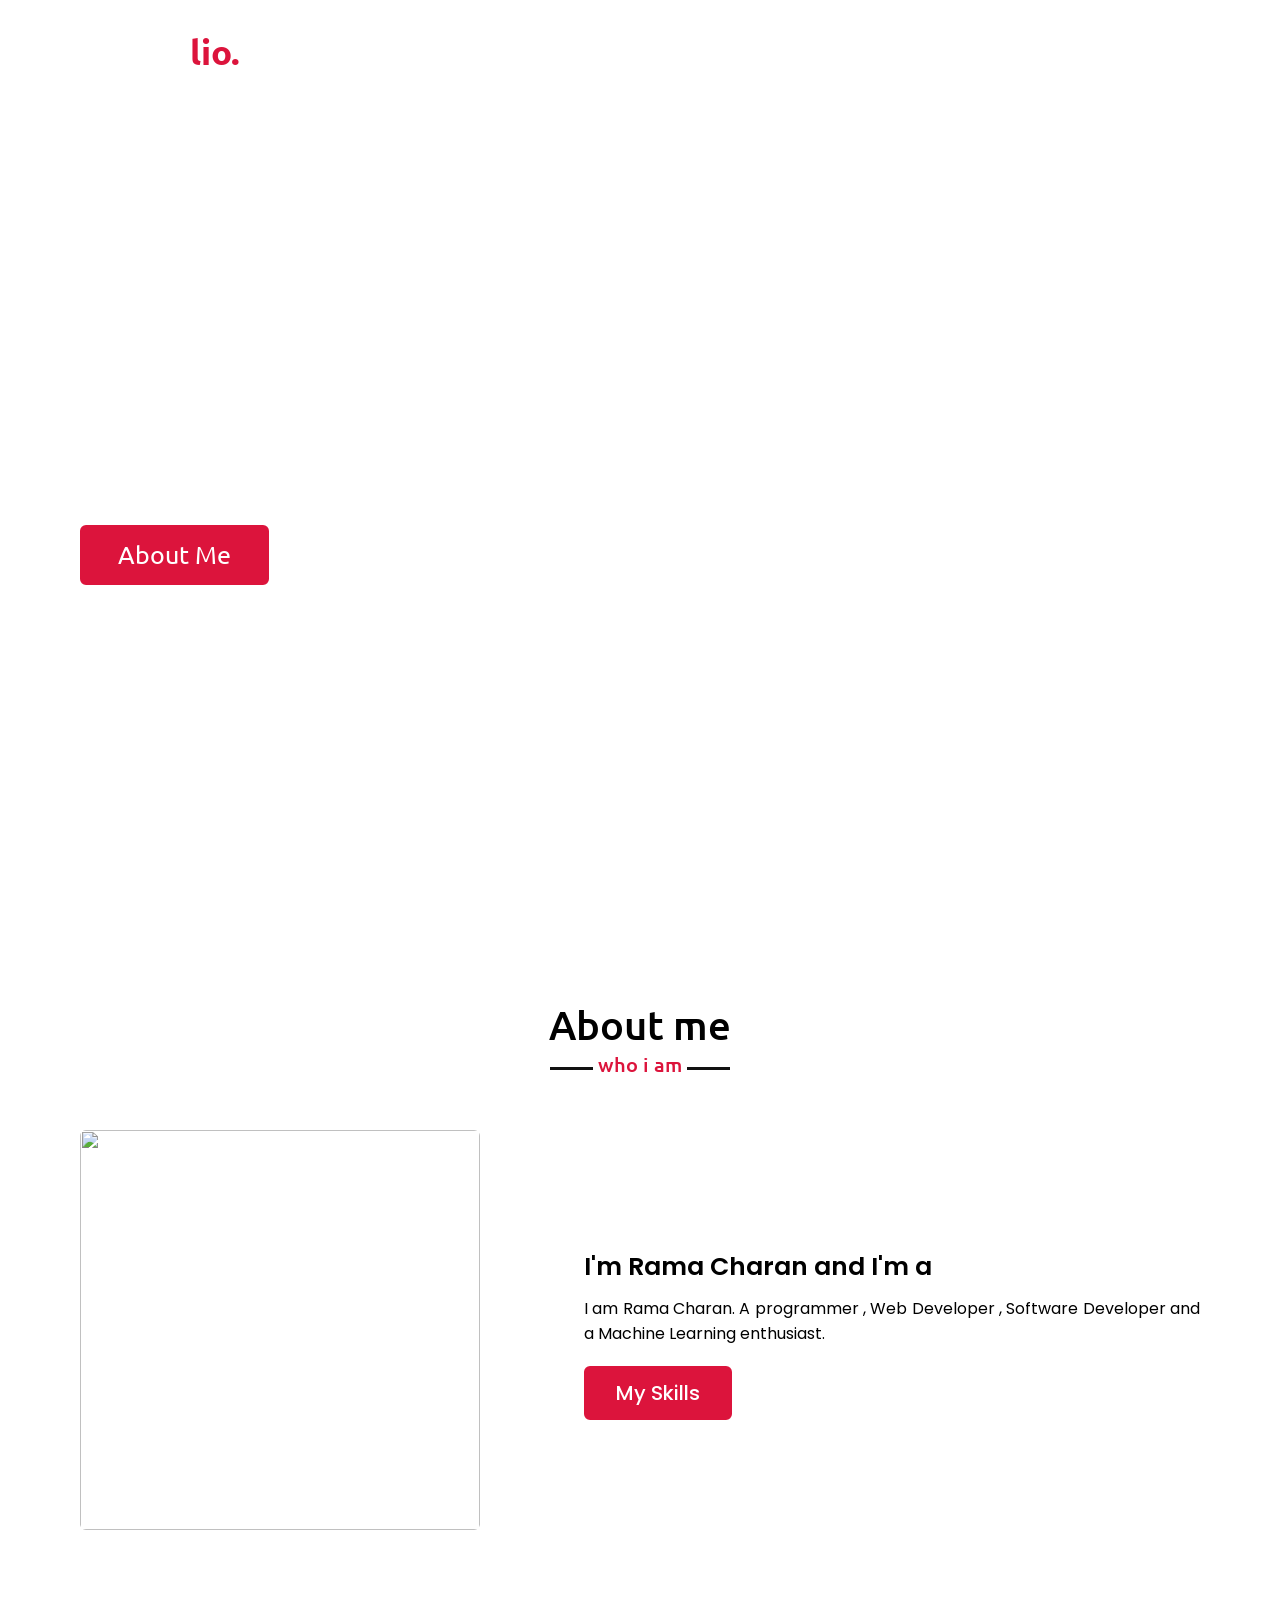
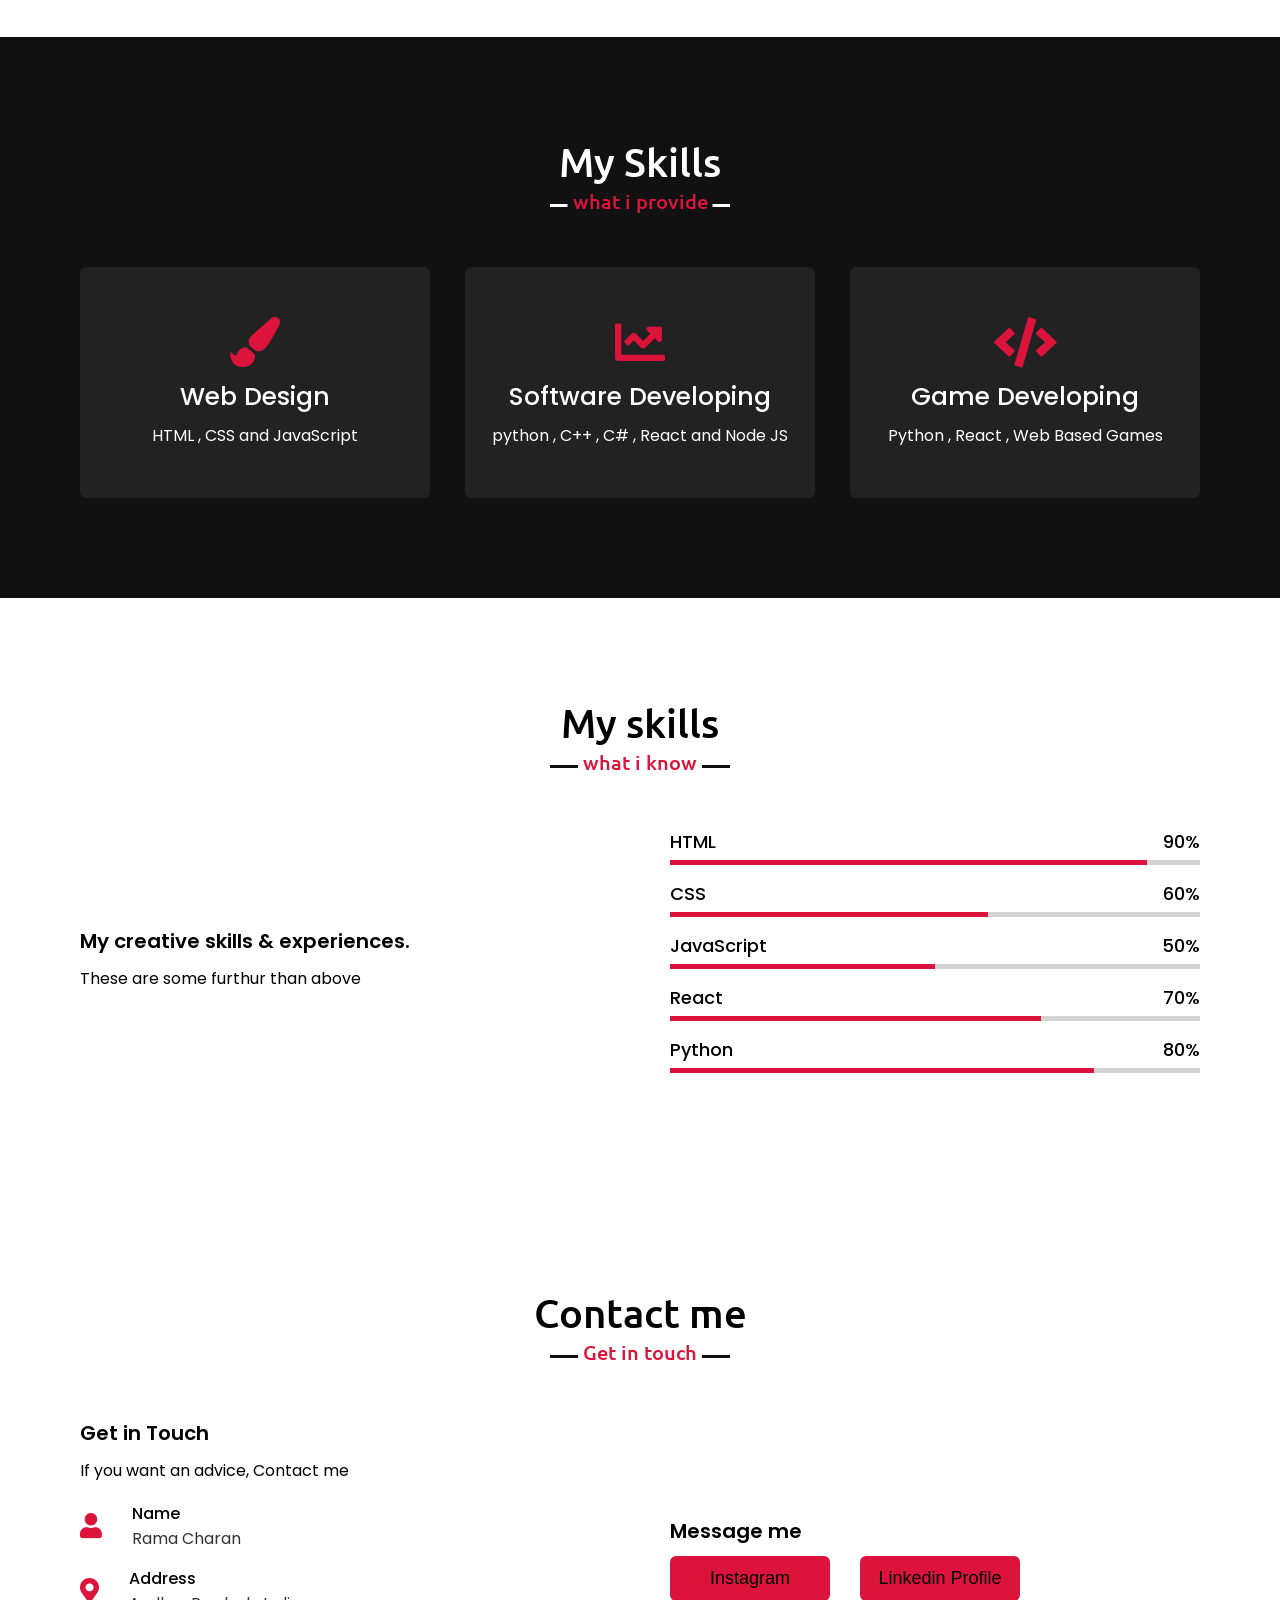
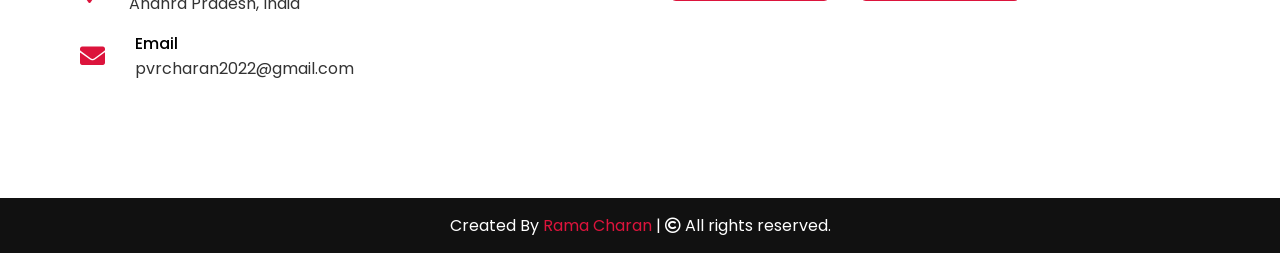
==== index.html @ c51a0688 "All needed files uploaded" ====
<!DOCTYPE html>
<html lang="en">
<head>
    <meta charset="UTF-8">
    <meta name="viewport" content="width=device-width, initial-scale=1.0">
    <title>Rama Charan</title>
    <link rel="stylesheet" href="style.css">
    <link rel="stylesheet" href="https://cdnjs.cloudflare.com/ajax/libs/font-awesome/5.15.3/css/all.min.css"/>
    <script src="https://code.jquery.com/jquery-3.5.1.min.js"></script>
    <script src="https://cdnjs.cloudflare.com/ajax/libs/typed.js/2.0.11/typed.min.js"></script>
    <script src="https://cdnjs.cloudflare.com/ajax/libs/waypoints/4.0.1/jquery.waypoints.min.js"></script>
    <script src="https://cdnjs.cloudflare.com/ajax/libs/OwlCarousel2/2.3.4/owl.carousel.min.js"></script>
    <link rel="stylesheet" href="https://cdnjs.cloudflare.com/ajax/libs/OwlCarousel2/2.3.4/assets/owl.carousel.min.css"/>

</head>
<body>
    <div class="scroll-up-btn">
        <i class="fas fa-angle-up"></i>
    </div>
    <nav class="navbar">
        <div class="max-width">
            <div class="logo"><a href="#">Portfo<span>lio.</span></a></div>
            <ul class="menu">
                <li><a href="#home" class="menu-btn">Home</a></li>
                <li><a href="#about" class="menu-btn">About</a></li>
                <li><a href="#services" class="menu-btn">Skills</a></li>
                <li><a href="#skills" class="menu-btn">Talents</a></li>
                <li><a href="#teams" class="menu-btn">Teams</a></li>
                <li><a href="#contact" class="menu-btn">Contact</a></li>
            </ul>
            <div class="menu-btn">
                <i class="fas fa-bars"></i>
            </div>
        </div>
    </nav>

    <!-- home section start -->
    <section class="home" id="home">
        <div class="max-width">
            <div class="home-content">
                <div class="text-1">Hello, my name is</div>
                <div class="text-2">Rama Charan</div>
                <div class="text-3">And I'm a <span class="typing"></span></div>
                <a href="#about">About Me</a>
            </div>
        </div>
    </section>

    <!-- about section start -->
    <section class="about" id="about">
        <div class="max-width">
            <h2 class="title">About me</h2>
            <div class="about-content">
                <div class="column left">
                    <img src="images/profile-1.jpg" alt="">
                </div>
                <div class="column right">
                    <div class="text">I'm Rama Charan and I'm a <span class="typing-2"></span></div>
                    <p>I am Rama Charan. A programmer , Web Developer , Software Developer and
                    a Machine Learning enthusiast.</p>
                    <a href="#services">My Skills</a>
                </div>
            </div>
        </div>
    </section>

    <!-- services section start -->
    <section class="services" id="services">
        <div class="max-width">
            <h2 class="title">My Skills</h2>
            <div class="serv-content">
                <div class="card">
                    <div class="box">
                        <i class="fas fa-paint-brush"></i>
                        <div class="text">Web Design</div>
                        <p>HTML , CSS and JavaScript</p>
                    </div>
                </div>
                <div class="card">
                    <div class="box">
                        <i class="fas fa-chart-line"></i>
                        <div class="text">Software Developing</div>
                        <p>python , C++ , C# , React and Node JS</p>
                    </div>
                </div>
                <div class="card">
                    <div class="box">
                        <i class="fas fa-code"></i>
                        <div class="text">Game Developing</div>
                        <p>Python , React , Web Based Games</p>
                    </div>
                </div>
               </div>
            </div>
        </div>
    </section>

    <!-- skills section start -->
    <section class="skills" id="skills">
        <div class="max-width">
            <h2 class="title">My skills</h2>
            <div class="skills-content">
                <div class="column left">
                    <div class="text">My creative skills & experiences.</div>
                    <p>These are some furthur than above</p>
                </div>
                <div class="column right">
                    <div class="bars">
                        <div class="info">
                            <span>HTML</span>
                            <span>90%</span>
                        </div>
                        <div class="line html"></div>
                    </div>
                    <div class="bars">
                        <div class="info">
                            <span>CSS</span>
                            <span>60%</span>
                        </div>
                        <div class="line css"></div>
                    </div>
                    <div class="bars">
                        <div class="info">
                            <span>JavaScript</span>
                            <span>50%</span>
                        </div>
                        <div class="line js"></div>
                    </div>
                    <div class="bars">
                        <div class="info">
                            <span>React</span>
                            <span>70%</span>
                        </div>
                        <div class="line php"></div>
                    </div>
                    <div class="bars">
                        <div class="info">
                            <span>Python</span>
                            <span>80%</span>
                        </div>
                        <div class="line mysql"></div>
                    </div>
                </div>
            </div>
        </div>
    </section>


    <!-- contact section start -->
    <section class="contact" id="contact">
        <div class="max-width">
            <h2 class="title">Contact me</h2>
            <div class="contact-content">
                <div class="column left">
                    <div class="text">Get in Touch</div>
                    <p>If you want an advice, Contact me</p>
                    <div class="icons">
                        <div class="row">
                            <i class="fas fa-user"></i>
                            <div class="info">
                                <div class="head">Name</div>
                                <div class="sub-title">Rama Charan</div>
                            </div>
                        </div>
                        <div class="row">
                            <i class="fas fa-map-marker-alt"></i>
                            <div class="info">
                                <div class="head">Address</div>
                                <div class="sub-title">Andhra Pradesh, India</div>
                            </div>
                        </div>
                        <div class="row">
                            <i class="fas fa-envelope"></i>
                            <div class="info">
                                <div class="head">Email</div>
                                <div class="sub-title">pvrcharan2022@gmail.com</div>
                            </div>
                        </div>
                    </div>
                </div>
                <div class="column right">
                    <div class="text">Message me</div>
                    <form action="#">
                        <div class="button-area">
                            <a href="https://www.instagram.com/rama_charan_2004/"><button type="button">Instagram</button></a>
                            <a href="https://www.linkedin.com/in/rama-charan-p-50425021b/"><button type="button" style="position: relative; left: 30px;">Linkedin Profile</button></a>
                        </div>
                    </form>
                </div>
            </div>
        </div>
    </section>



    <!-- footer section start -->
    <footer>
        <span>Created By <a href="#Home">Rama Charan</a> | <span class="far fa-copyright"></span> All rights reserved.</span>
    </footer>

    <script src="script.js"></script>
</body>
</html>
---- style.css ----
/*  import google fonts */
@import url('https://fonts.googleapis.com/css2?family=Poppins:wght@400;500;600;700&family=Ubuntu:wght@400;500;700&display=swap');

*{
    margin: 0;
    padding: 0;
    box-sizing: border-box;
    text-decoration: none;
}
html{
    scroll-behavior: smooth;
}

/* custom scroll bar */
::-webkit-scrollbar {
    width: 10px;
}
::-webkit-scrollbar-track {
    background: #f1f1f1;
}
::-webkit-scrollbar-thumb {
    background: #888;
}

::-webkit-scrollbar-thumb:hover {
    background: #555;
}

/* all similar content styling codes */
section{
    padding: 100px 0;
}
.max-width{
    max-width: 1300px;
    padding: 0 80px;
    margin: auto;
}
.about, .services, .skills, .teams, .contact, footer{
    font-family: 'Poppins', sans-serif;
}
.about .about-content,
.services .serv-content,
.skills .skills-content,
.contact .contact-content{
    display: flex;
    flex-wrap: wrap;
    align-items: center;
    justify-content: space-between;
}
section .title{
    position: relative;
    text-align: center;
    font-size: 40px;
    font-weight: 500;
    margin-bottom: 60px;
    padding-bottom: 20px;
    font-family: 'Ubuntu', sans-serif;
}
section .title::before{
    content: "";
    position: absolute;
    bottom: 0px;
    left: 50%;
    width: 180px;
    height: 3px;
    background: #111;
    transform: translateX(-50%);
}
section .title::after{
    position: absolute;
    bottom: -8px;
    left: 50%;
    font-size: 20px;
    color: crimson;
    padding: 0 5px;
    background: #fff;
    transform: translateX(-50%);
}

/* navbar styling */
.navbar{
    position: fixed;
    width: 100%;
    z-index: 999;
    padding: 30px 0;
    font-family: 'Ubuntu', sans-serif;
    transition: all 0.3s ease;
}
.navbar.sticky{
    padding: 15px 0;
    background: crimson;
}
.navbar .max-width{
    display: flex;
    align-items: center;
    justify-content: space-between;
}
.navbar .logo a{
    color: #fff;
    font-size: 35px;
    font-weight: 600;
}
.navbar .logo a span{
    color: crimson;
    transition: all 0.3s ease;
}
.navbar.sticky .logo a span{
    color: #fff;
}
.navbar .menu li{
    list-style: none;
    display: inline-block;
}
.navbar .menu li a{
    display: block;
    color: #fff;
    font-size: 18px;
    font-weight: 500;
    margin-left: 25px;
    transition: color 0.3s ease;
}
.navbar .menu li a:hover{
    color: crimson;
}
.navbar.sticky .menu li a:hover{
    color: #fff;
}

/* menu btn styling */
.menu-btn{
    color: #fff;
    font-size: 23px;
    cursor: pointer;
    display: none;
}
.scroll-up-btn{
    position: fixed;
    height: 45px;
    width: 42px;
    background: crimson;
    right: 30px;
    bottom: 10px;
    text-align: center;
    line-height: 45px;
    color: #fff;
    z-index: 9999;
    font-size: 30px;
    border-radius: 6px;
    border-bottom-width: 2px;
    cursor: pointer;
    opacity: 0;
    pointer-events: none;
    transition: all 0.3s ease;
}
.scroll-up-btn.show{
    bottom: 30px;
    opacity: 1;
    pointer-events: auto;
}
.scroll-up-btn:hover{
    filter: brightness(90%);
}


/* home section styling */
.home{
    display: flex;
    background: url(https://img.freepik.com/free-vector/dark-low-poly-background_1048-7971.jpg?size=626&ext=jpg) no-repeat center;
    height: 100vh;
    color: #fff;
    min-height: 500px;
    background-size: cover;
    background-attachment: fixed;
    font-family: 'Ubuntu', sans-serif;
}
.home .max-width{
  width: 100%;
  display: flex;
}
.home .max-width .row{
  margin-right: 0;
}
.home .home-content .text-1{
    font-size: 27px;
}
.home .home-content .text-2{
    font-size: 75px;
    font-weight: 600;
    margin-left: -3px;
}
.home .home-content .text-3{
    font-size: 40px;
    margin: 5px 0;
}
.home .home-content .text-3 span{
    color: crimson;
    font-weight: 500;
}
.home .home-content a{
    display: inline-block;
    background: crimson;
    color: #fff;
    font-size: 25px;
    padding: 12px 36px;
    margin-top: 20px;
    font-weight: 400;
    border-radius: 6px;
    border: 2px solid crimson;
    transition: all 0.3s ease;
}
.home .home-content a:hover{
    color: crimson;
    background: none;
}

/* about section styling */
.about .title::after{
    content: "who i am";
}
.about .about-content .left{
    width: 45%;
}
.about .about-content .left img{
    height: 400px;
    width: 400px;
    object-fit: cover;
    border-radius: 6px;
}
.about .about-content .right{
    width: 55%;
}
.about .about-content .right .text{
    font-size: 25px;
    font-weight: 600;
    margin-bottom: 10px;
}
.about .about-content .right .text span{
    color: crimson;
}
.about .about-content .right p{
    text-align: justify;
}
.about .about-content .right a{
    display: inline-block;
    background: crimson;
    color: #fff;
    font-size: 20px;
    font-weight: 500;
    padding: 10px 30px;
    margin-top: 20px;
    border-radius: 6px;
    border: 2px solid crimson;
    transition: all 0.3s ease;
}
.about .about-content .right a:hover{
    color: crimson;
    background: none;
}

/* services section styling */
.services, .teams{
    color:#fff;
    background: #111;
}
.services .title::before,
.teams .title::before{
    background: #fff;
}
.services .title::after,
.teams .title::after{
    background: #111;
    content: "what i provide";
}
.services .serv-content .card{
    width: calc(33% - 20px);
    background: #222;
    text-align: center;
    border-radius: 6px;
    padding: 50px 25px;
    cursor: pointer;
    transition: all 0.3s ease;
}
.services .serv-content .card:hover{
    background: crimson;
}
.services .serv-content .card .box{
    transition: all 0.3s ease;
}
.services .serv-content .card:hover .box{
    transform: scale(1.05);
}
.services .serv-content .card i{
    font-size: 50px;
    color: crimson;
    transition: color 0.3s ease;
}
.services .serv-content .card:hover i{
    color: #fff;
}
.services .serv-content .card .text{
    font-size: 25px;
    font-weight: 500;
    margin: 10px 0 7px 0;
}

/* skills section styling */

.skills .title::after{
    content: "what i know";
}
.skills .skills-content .column{
    width: calc(50% - 30px);
}
.skills .skills-content .left .text{
    font-size: 20px;
    font-weight: 600;
    margin-bottom: 10px;
}
.skills .skills-content .left p{
    text-align: justify;
}
.skills .skills-content .left a{
    display: inline-block;
    background: crimson;
    color: #fff;
    font-size: 18px;
    font-weight: 500;
    padding: 8px 16px;
    margin-top: 20px;
    border-radius: 6px;
    border: 2px solid crimson;
    transition: all 0.3s ease;
}
.skills .skills-content .left a:hover{
    color: crimson;
    background: none;
}
.skills .skills-content .right .bars{
    margin-bottom: 15px;
}
.skills .skills-content .right .info{
    display: flex;
    margin-bottom: 5px;
    align-items: center;
    justify-content: space-between;
}
.skills .skills-content .right span{
    font-weight: 500;
    font-size: 18px;
}
.skills .skills-content .right .line{
    height: 5px;
    width: 100%;
    background: lightgrey;
    position: relative;
}
.skills .skills-content .right .line::before{
    content: "";
    position: absolute;
    height: 100%;
    left: 0;
    top: 0;
    background: crimson;
}
.skills-content .right .html::before{
    width: 90%;
}
.skills-content .right .css::before{
    width: 60%;
}
.skills-content .right .js::before{
    width: 50%;
}
.skills-content .right .php::before{
    width: 70%;
}
.skills-content .right .mysql::before{
    width: 80%;
}


/* contact section styling */
.contact .title::after{
    content: "Get in touch";
}
.contact .contact-content .column{
    width: calc(50% - 30px);
}
.contact .contact-content .text{
    font-size: 20px;
    font-weight: 600;
    margin-bottom: 10px;
}
.contact .contact-content .left p{
    text-align: justify;
}
.contact .contact-content .left .icons{
    margin: 10px 0;
}
.contact .contact-content .row{
    display: flex;
    height: 65px;
    align-items: center;
}
.contact .contact-content .row .info{
    margin-left: 30px;
}
.contact .contact-content .row i{
    font-size: 25px;
    color: crimson;
}
.contact .contact-content .info .head{
    font-weight: 500;
}
.contact .contact-content .info .sub-title{
    color: #333;
}
.contact .right form .fields{
    display: flex;
}
.contact .right form .field,
.contact .right form .fields .field{
    height: 45px;
    width: 100%;
    margin-bottom: 15px;
}
.contact .right form .textarea{
    height: 80px;
    width: 100%;
}
.contact .right form .name{
    margin-right: 10px;
}
.contact .right form .field input,
.contact .right form .textarea textarea{
    height: 100%;
    width: 100%;
    border: 1px solid rgb(0, 0, 0);
    border-radius: 6px;
    outline: none;
    padding: 0 15px;
    font-size: 17px;
    font-family: 'Poppins', sans-serif;
    transition: all 0.3s ease;
}
.contact .right form .field input:focus,
.contact .right form .textarea textarea:focus{
    border-color: #b3b3b3;
}
.contact .right form .textarea textarea{
  padding-top: 10px;
  resize: none;
}
.contact .right form .button-area{
  display: flex;
  align-items: center;
}
.right form .button-area button{
  color: #000000;
  display: block;
  width: 160px!important;
  height: 45px;
  outline: none;
  font-size: 18px;
  font-weight: 500;
  border-radius: 6px;
  cursor: pointer;
  flex-wrap: nowrap;
  background: crimson;
  border: 2px solid crimson;
  transition: all 0.3s ease;
}


.right form .button-area button:hover{
  color: crimson;
  background: none;
}
/* footer section styling */
footer{
    background: #111;
    padding: 15px 23px;
    color: #fff;
    text-align: center;
}
footer span a{
    color: crimson;
    text-decoration: none;
}
footer span a:hover{
    text-decoration: underline;
}


/* responsive media query start */
@media (max-width: 1104px) {
    .about .about-content .left img{
        height: 350px;
        width: 350px;
    }
}

@media (max-width: 991px) {
    .max-width{
        padding: 0 50px;
    }
}
@media (max-width: 947px){
    .menu-btn{
        display: block;
        z-index: 999;
    }
    .menu-btn i.active:before{
        content: "\f00d";
    }
    .navbar .menu{
        position: fixed;
        height: 100vh;
        width: 100%;
        left: -100%;
        top: 0;
        background: #111;
        text-align: center;
        padding-top: 80px;
        transition: all 0.3s ease;
    }
    .navbar .menu.active{
        left: 0;
    }
    .navbar .menu li{
        display: block;
    }
    .navbar .menu li a{
        display: inline-block;
        margin: 20px 0;
        font-size: 25px;
    }
    .home .home-content .text-2{
        font-size: 70px;
    }
    .home .home-content .text-3{
        font-size: 35px;
    }
    .home .home-content a{
        font-size: 23px;
        padding: 10px 30px;
    }
    .max-width{
        max-width: 930px;
    }
    .about .about-content .column{
        width: 100%;
    }
    .about .about-content .left{
        display: flex;
        justify-content: center;
        margin: 0 auto 60px;
    }
    .about .about-content .right{
        flex: 100%;
    }
    .services .serv-content .card{
        width: calc(50% - 10px);
        margin-bottom: 20px;
    }
    .skills .skills-content .column,
    .contact .contact-content .column{
        width: 100%;
        margin-bottom: 35px;
    }
}

@media (max-width: 690px) {
    .max-width{
        padding: 0 23px;
    }
    .home .home-content .text-2{
        font-size: 60px;
    }
    .home .home-content .text-3{
        font-size: 32px;
    }
    .home .home-content a{
        font-size: 20px;
    }
    .services .serv-content .card{
        width: 100%;
    }
}

@media (max-width: 500px) {
    .home .home-content .text-2{
        font-size: 50px;
    }
    .home .home-content .text-3{
        font-size: 27px;
    }
    .about .about-content .right .text,
    .skills .skills-content .left .text{
        font-size: 19px;
    }
    .contact .right form .fields{
        flex-direction: column;
    }
    .contact .right form .name,
    .contact .right form .email{
        margin: 0;
    }
    .right form .error-box{
       width: 150px;
    }
    .scroll-up-btn{
        right: 15px;
        bottom: 15px;
        height: 38px;
        width: 35px;
        font-size: 23px;
        line-height: 38px;
    }
}
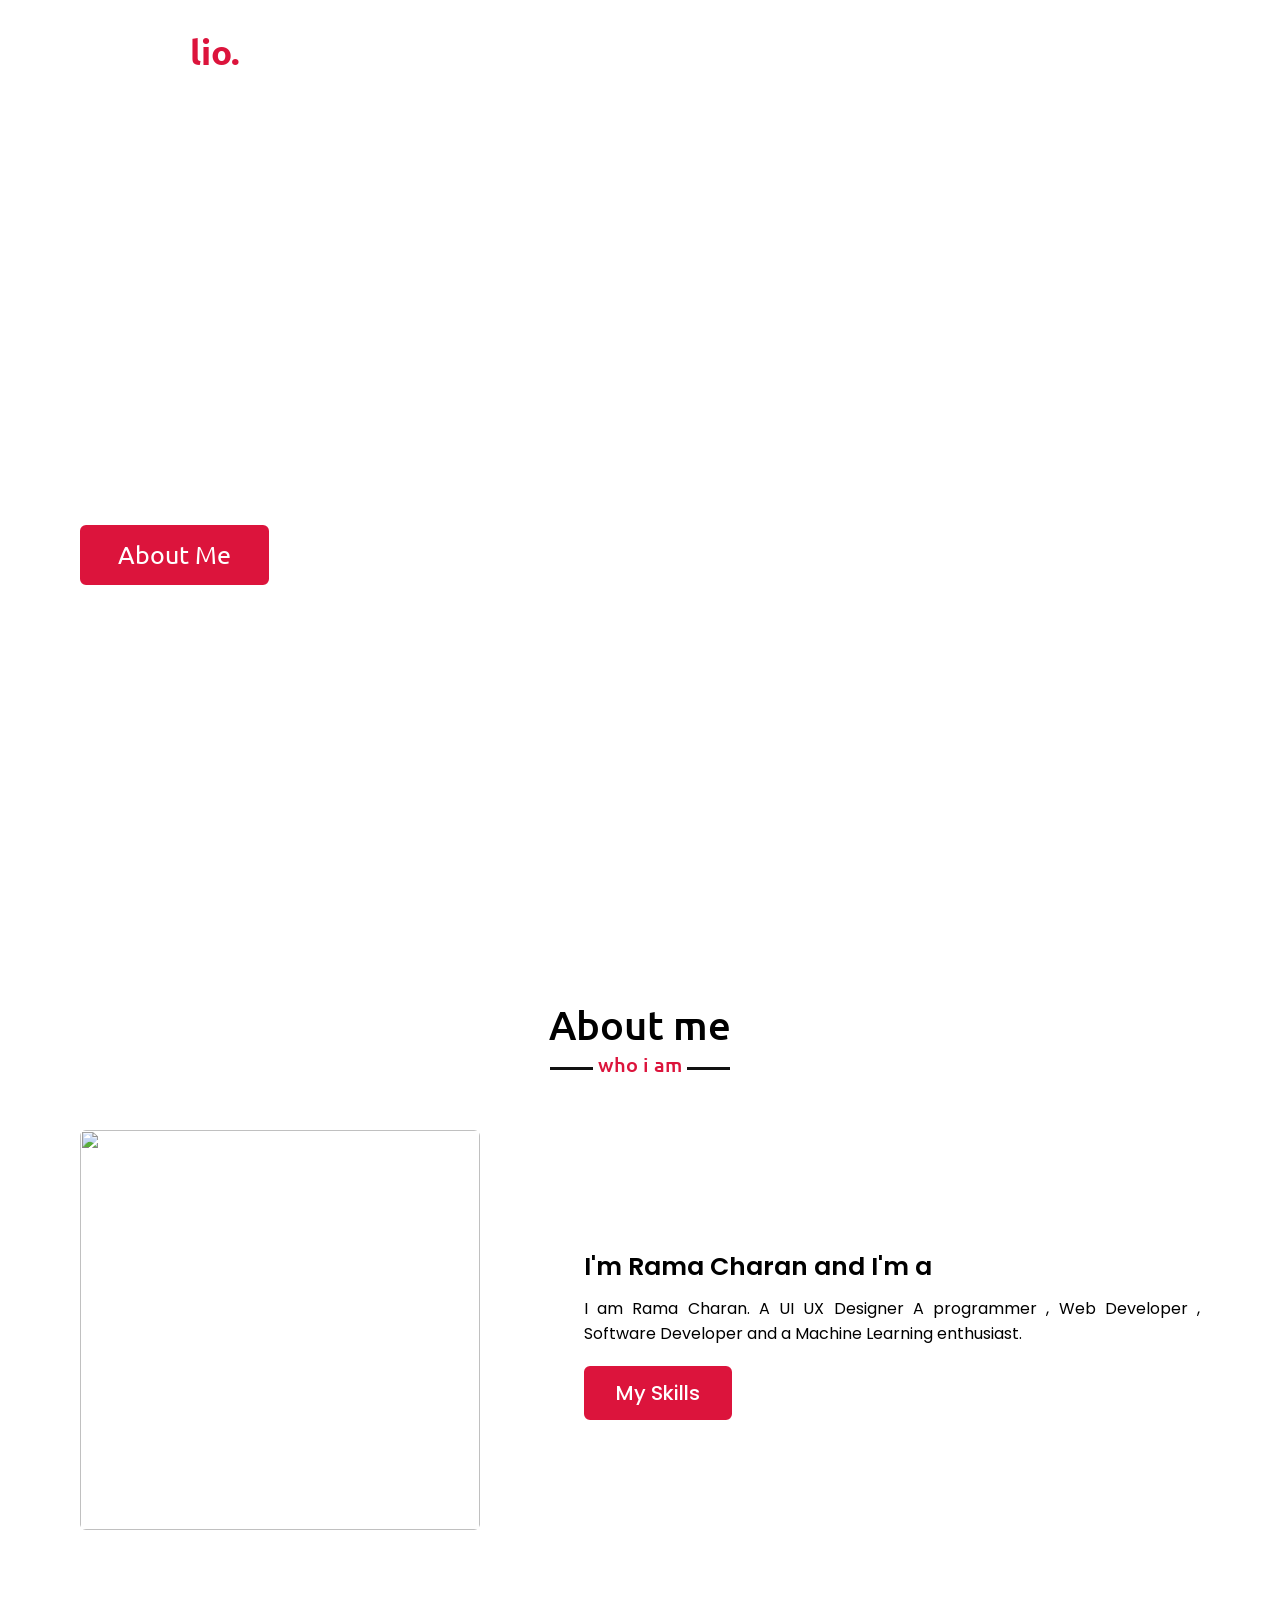
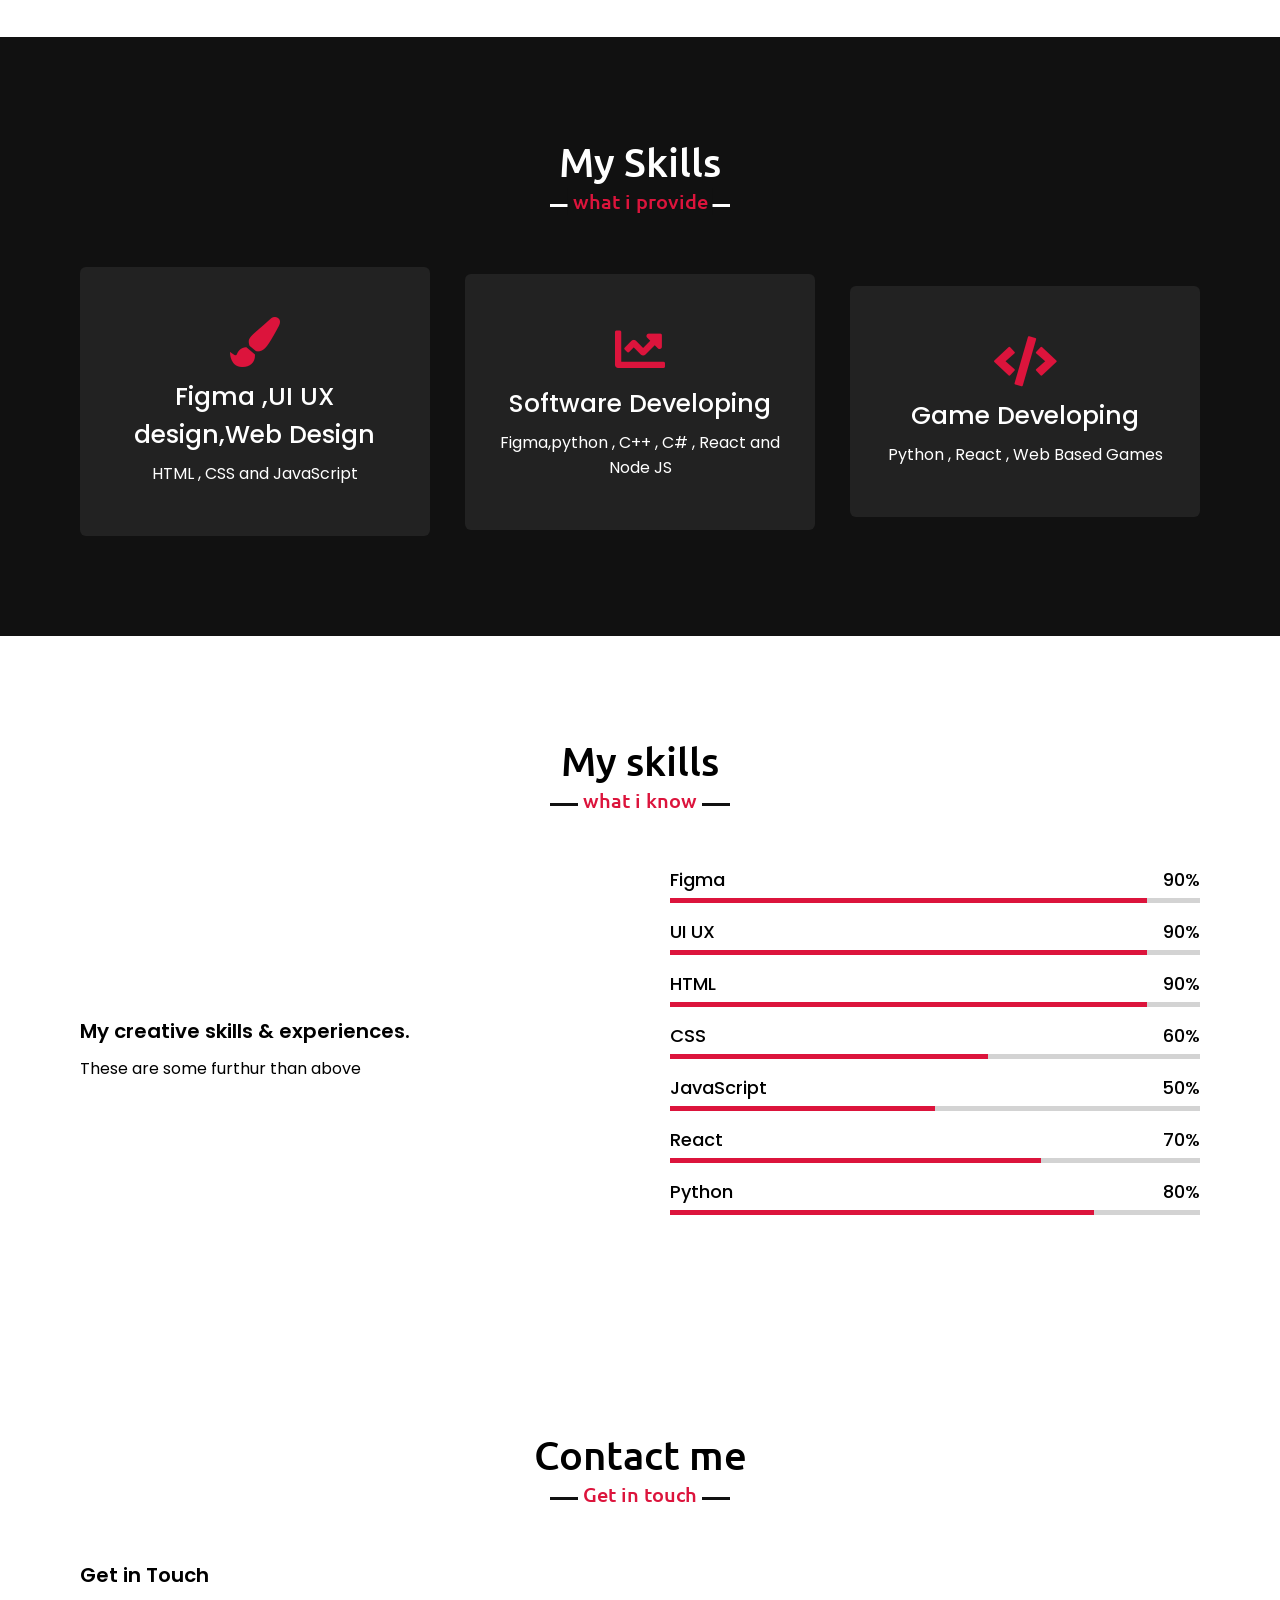
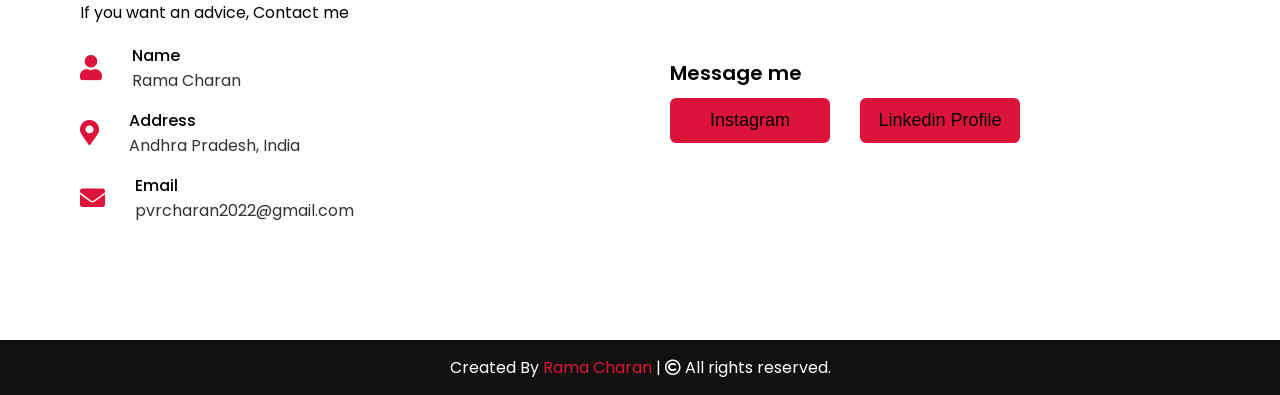
==== commit a96a502a: "Update index.html" ====
--- a/index.html
+++ b/index.html
@@ -56,7 +56,7 @@
                 </div>
                 <div class="column right">
                     <div class="text">I'm Rama Charan and I'm a <span class="typing-2"></span></div>
-                    <p>I am Rama Charan. A programmer , Web Developer , Software Developer and
+                    <p>I am Rama Charan. A UI UX Designer A programmer , Web Developer , Software Developer and
                     a Machine Learning enthusiast.</p>
                     <a href="#services">My Skills</a>
                 </div>
@@ -69,10 +69,11 @@
         <div class="max-width">
             <h2 class="title">My Skills</h2>
             <div class="serv-content">
+                
                 <div class="card">
                     <div class="box">
                         <i class="fas fa-paint-brush"></i>
-                        <div class="text">Web Design</div>
+                        <div class="text">Figma ,UI UX design,Web Design</div>
                         <p>HTML , CSS and JavaScript</p>
                     </div>
                 </div>
@@ -80,7 +81,7 @@
                     <div class="box">
                         <i class="fas fa-chart-line"></i>
                         <div class="text">Software Developing</div>
-                        <p>python , C++ , C# , React and Node JS</p>
+                        <p>Figma,python , C++ , C# , React and Node JS</p>
                     </div>
                 </div>
                 <div class="card">
@@ -105,6 +106,20 @@
                     <p>These are some furthur than above</p>
                 </div>
                 <div class="column right">
+                    <div class="bars">
+                        <div class="info">
+                            <span>Figma</span>
+                            <span>90%</span>
+                        </div>
+                        <div class="line html"></div>
+                    </div>
+                    <div class="bars">
+                        <div class="info">
+                            <span>UI UX</span>
+                            <span>90%</span>
+                        </div>
+                        <div class="line html"></div>
+                    </div>
                     <div class="bars">
                         <div class="info">
                             <span>HTML</span>
@@ -200,4 +215,4 @@
 
     <script src="script.js"></script>
 </body>
-</html>+</html>
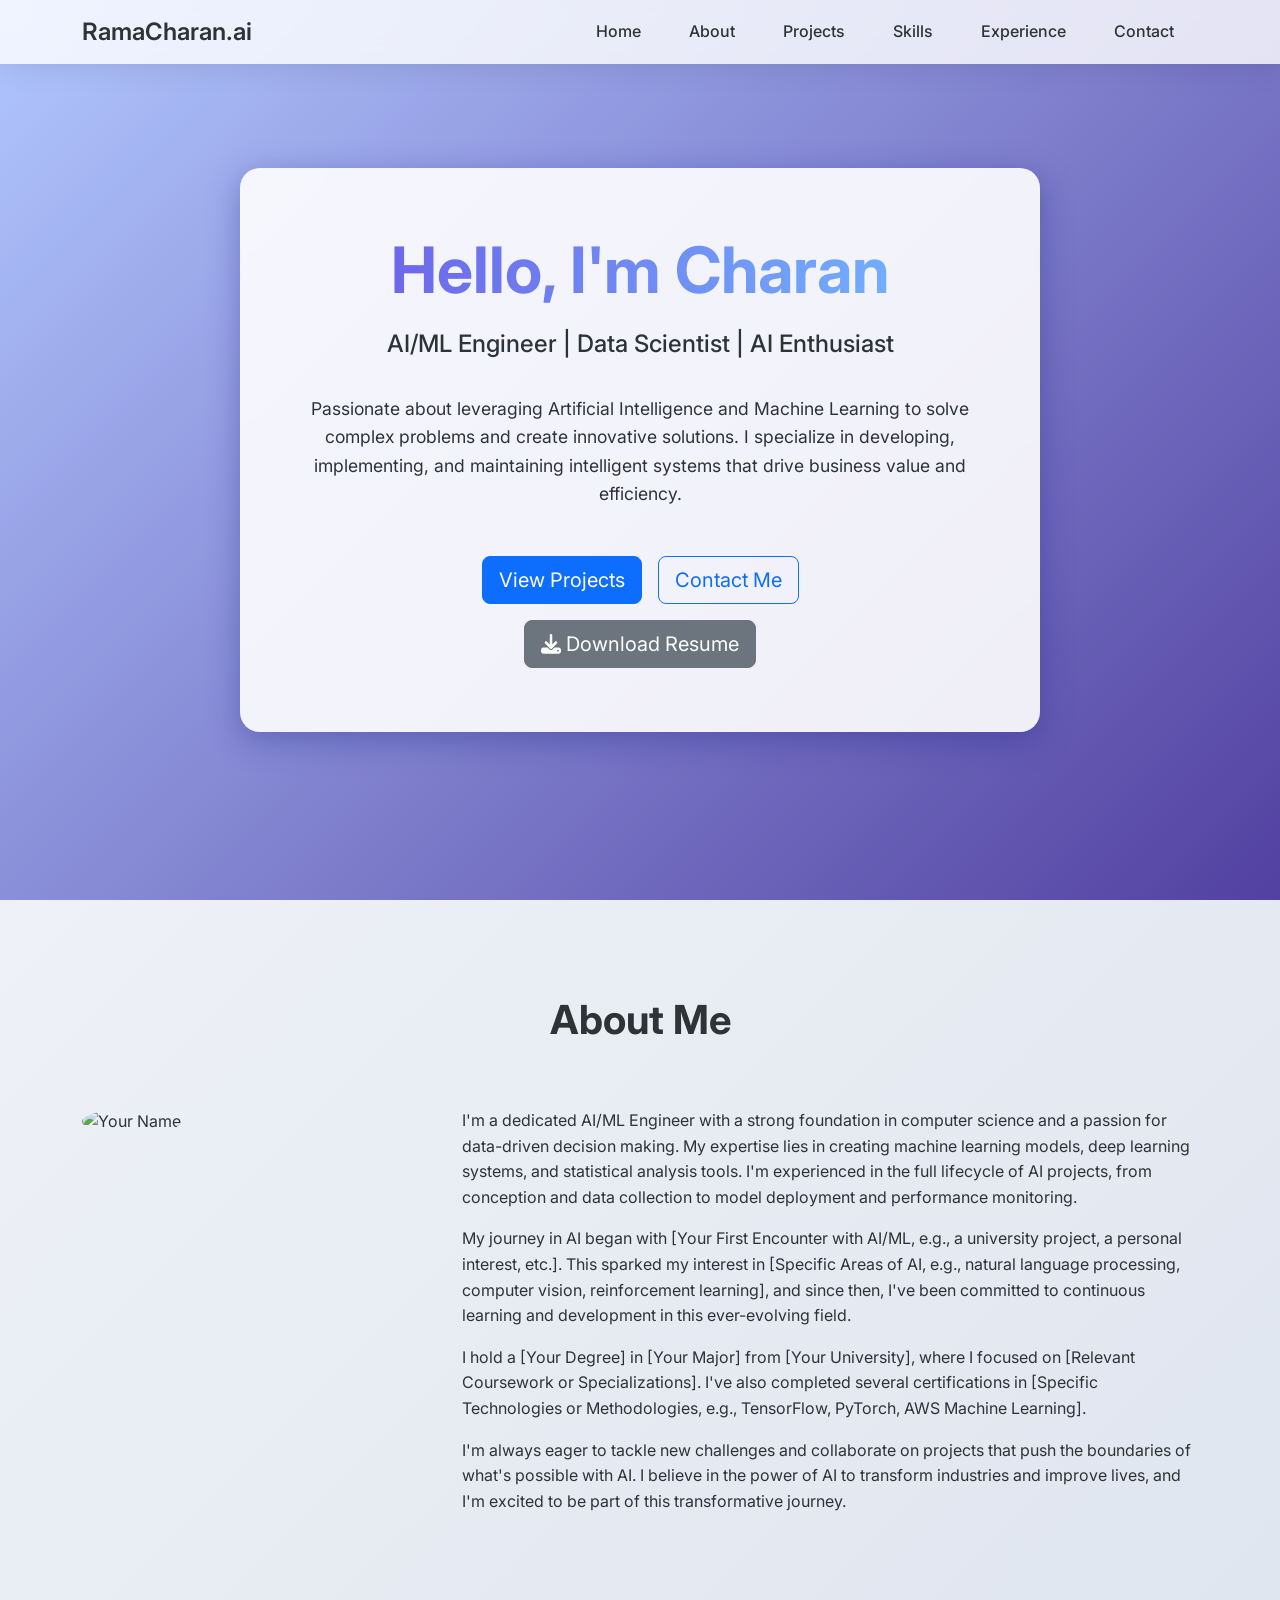
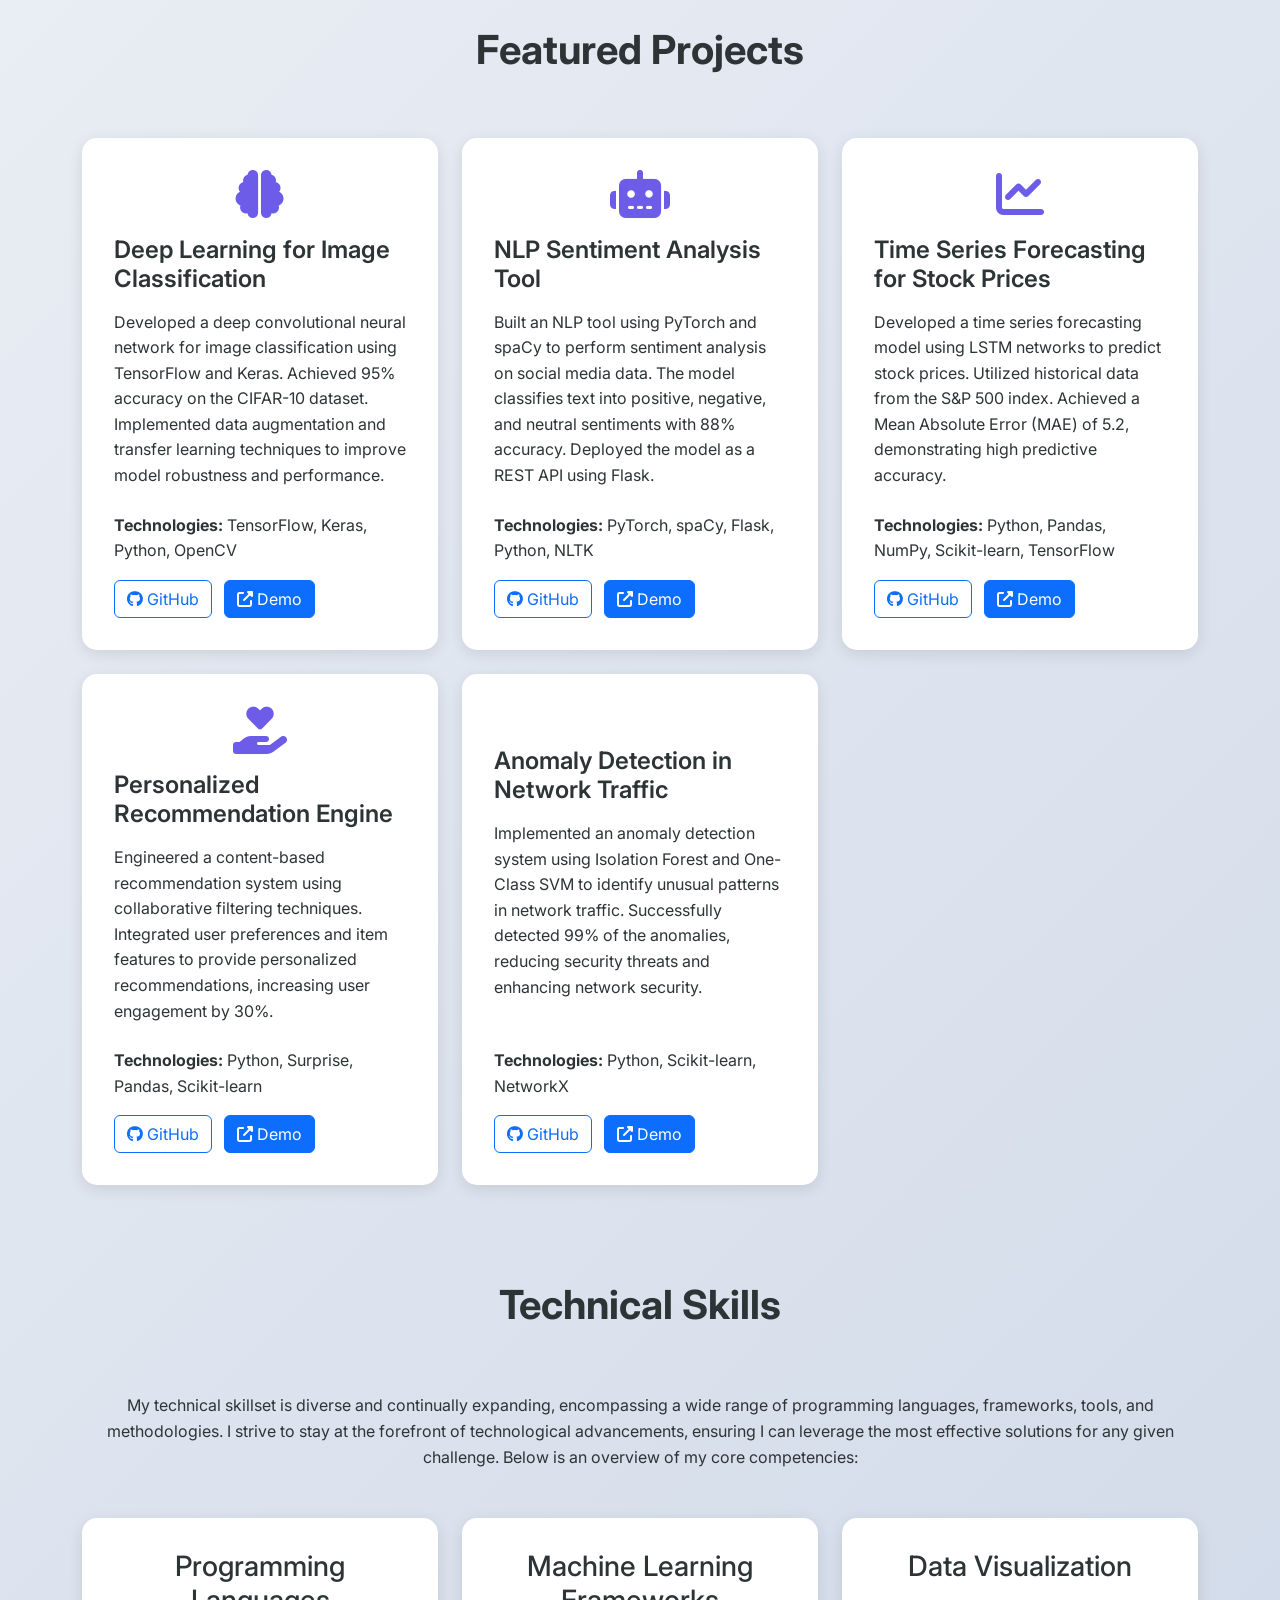
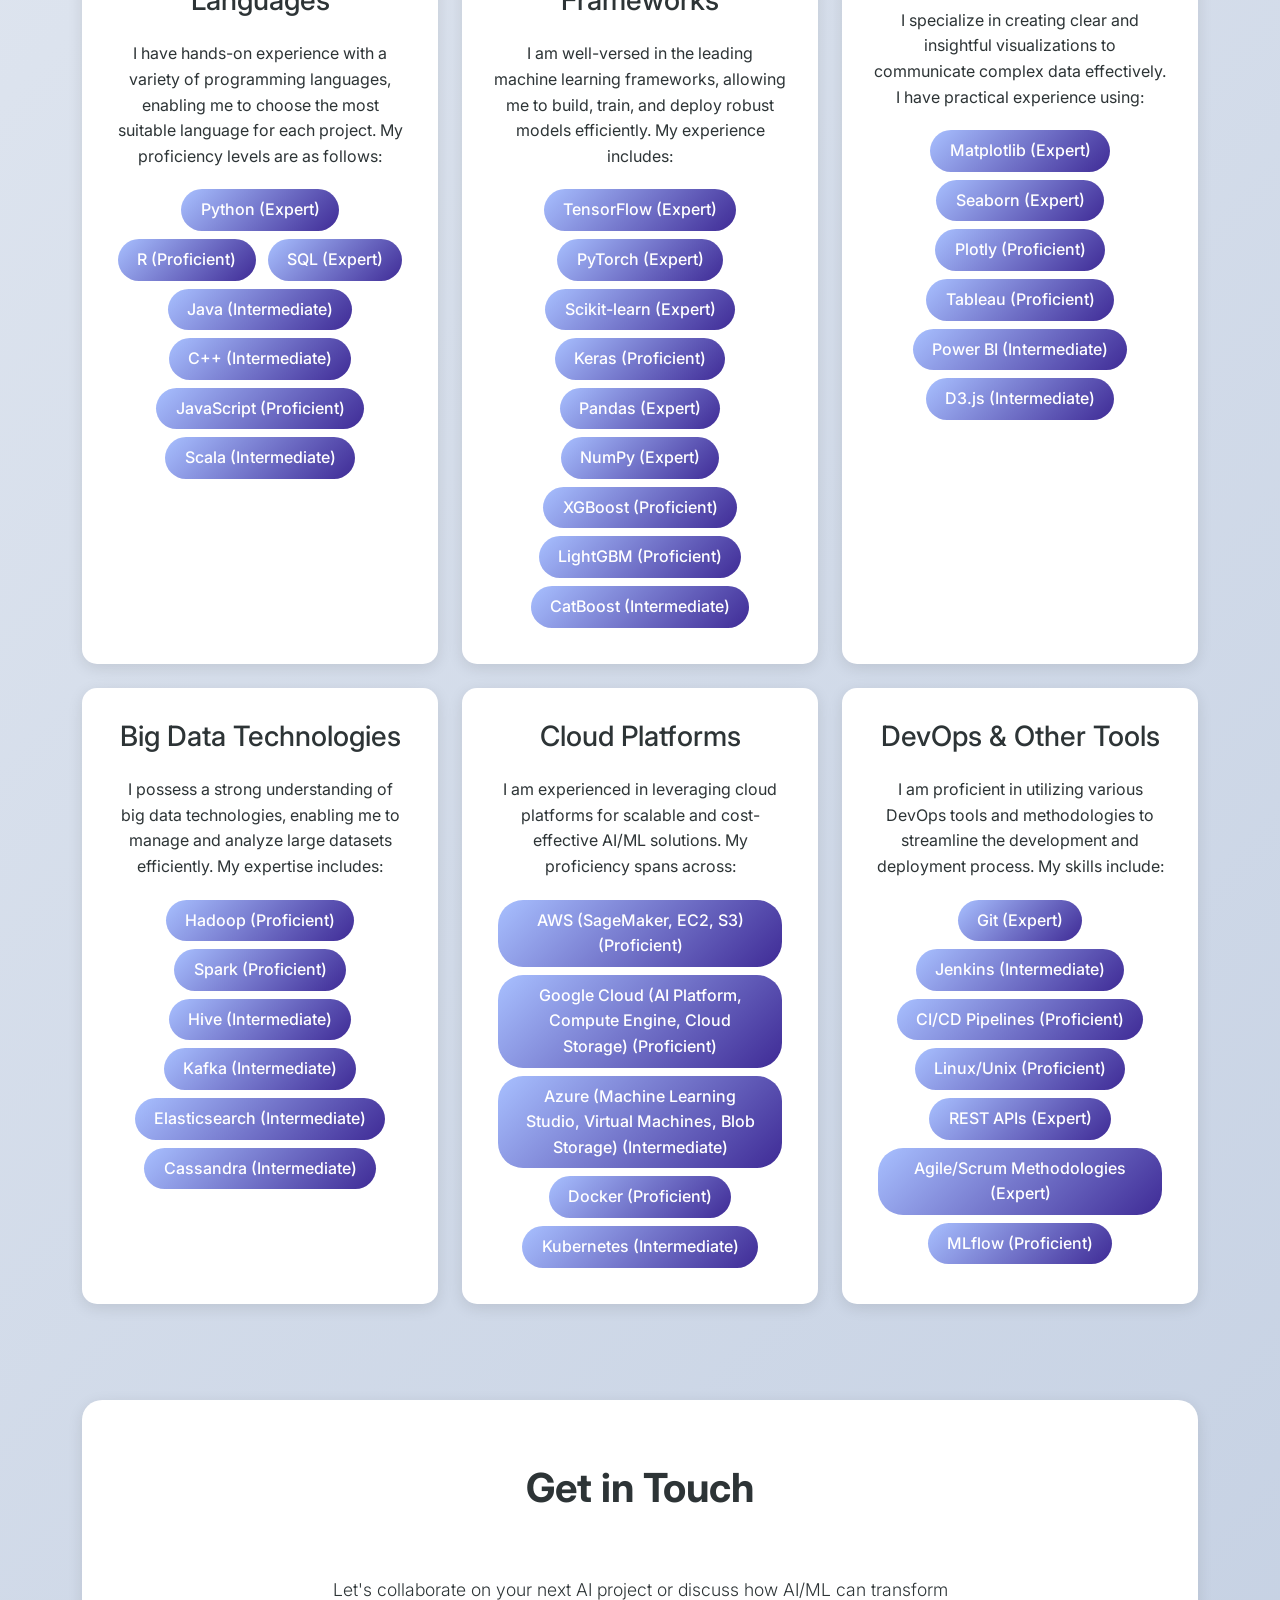
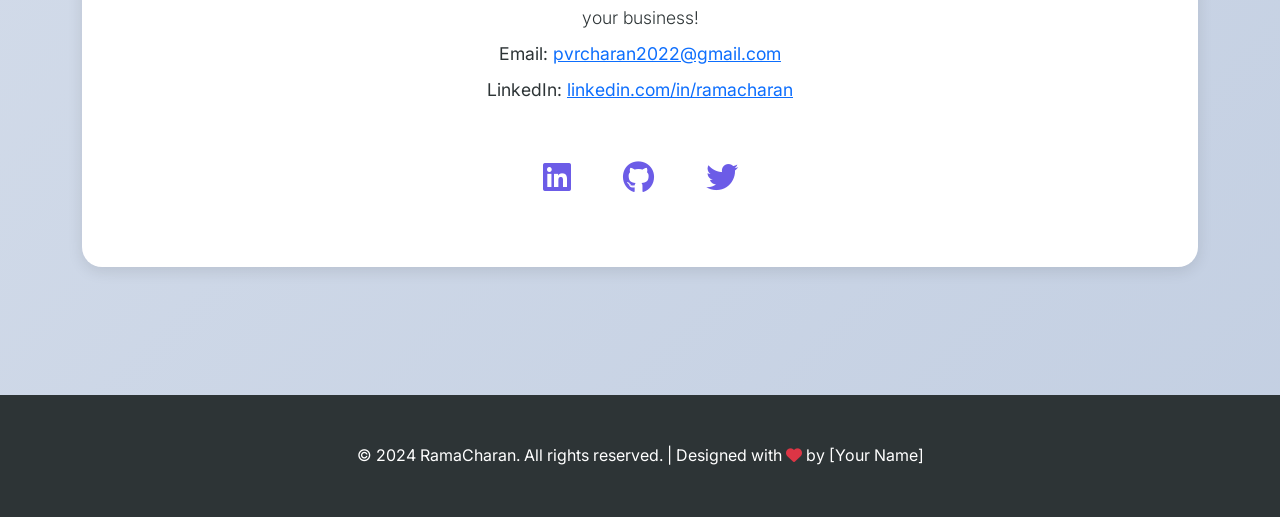
==== commit fba10c20: "Add files via upload" ====
--- a/index.html
+++ b/index.html
@@ -1,218 +1,680 @@
-<!DOCTYPE html>
-<html lang="en">
-<head>
-    <meta charset="UTF-8">
-    <meta name="viewport" content="width=device-width, initial-scale=1.0">
-    <title>Rama Charan</title>
-    <link rel="stylesheet" href="style.css">
-    <link rel="stylesheet" href="https://cdnjs.cloudflare.com/ajax/libs/font-awesome/5.15.3/css/all.min.css"/>
-    <script src="https://code.jquery.com/jquery-3.5.1.min.js"></script>
-    <script src="https://cdnjs.cloudflare.com/ajax/libs/typed.js/2.0.11/typed.min.js"></script>
-    <script src="https://cdnjs.cloudflare.com/ajax/libs/waypoints/4.0.1/jquery.waypoints.min.js"></script>
-    <script src="https://cdnjs.cloudflare.com/ajax/libs/OwlCarousel2/2.3.4/owl.carousel.min.js"></script>
-    <link rel="stylesheet" href="https://cdnjs.cloudflare.com/ajax/libs/OwlCarousel2/2.3.4/assets/owl.carousel.min.css"/>
-
-</head>
-<body>
-    <div class="scroll-up-btn">
-        <i class="fas fa-angle-up"></i>
-    </div>
-    <nav class="navbar">
-        <div class="max-width">
-            <div class="logo"><a href="#">Portfo<span>lio.</span></a></div>
-            <ul class="menu">
-                <li><a href="#home" class="menu-btn">Home</a></li>
-                <li><a href="#about" class="menu-btn">About</a></li>
-                <li><a href="#services" class="menu-btn">Skills</a></li>
-                <li><a href="#skills" class="menu-btn">Talents</a></li>
-                <li><a href="#teams" class="menu-btn">Teams</a></li>
-                <li><a href="#contact" class="menu-btn">Contact</a></li>
-            </ul>
-            <div class="menu-btn">
-                <i class="fas fa-bars"></i>
-            </div>
-        </div>
-    </nav>
-
-    <!-- home section start -->
-    <section class="home" id="home">
-        <div class="max-width">
-            <div class="home-content">
-                <div class="text-1">Hello, my name is</div>
-                <div class="text-2">Rama Charan</div>
-                <div class="text-3">And I'm a <span class="typing"></span></div>
-                <a href="#about">About Me</a>
-            </div>
-        </div>
-    </section>
-
-    <!-- about section start -->
-    <section class="about" id="about">
-        <div class="max-width">
-            <h2 class="title">About me</h2>
-            <div class="about-content">
-                <div class="column left">
-                    <img src="images/profile-1.jpg" alt="">
-                </div>
-                <div class="column right">
-                    <div class="text">I'm Rama Charan and I'm a <span class="typing-2"></span></div>
-                    <p>I am Rama Charan. A UI UX Designer A programmer , Web Developer , Software Developer and
-                    a Machine Learning enthusiast.</p>
-                    <a href="#services">My Skills</a>
-                </div>
-            </div>
-        </div>
-    </section>
-
-    <!-- services section start -->
-    <section class="services" id="services">
-        <div class="max-width">
-            <h2 class="title">My Skills</h2>
-            <div class="serv-content">
-                
-                <div class="card">
-                    <div class="box">
-                        <i class="fas fa-paint-brush"></i>
-                        <div class="text">Figma ,UI UX design,Web Design</div>
-                        <p>HTML , CSS and JavaScript</p>
-                    </div>
-                </div>
-                <div class="card">
-                    <div class="box">
-                        <i class="fas fa-chart-line"></i>
-                        <div class="text">Software Developing</div>
-                        <p>Figma,python , C++ , C# , React and Node JS</p>
-                    </div>
-                </div>
-                <div class="card">
-                    <div class="box">
-                        <i class="fas fa-code"></i>
-                        <div class="text">Game Developing</div>
-                        <p>Python , React , Web Based Games</p>
-                    </div>
-                </div>
-               </div>
-            </div>
-        </div>
-    </section>
-
-    <!-- skills section start -->
-    <section class="skills" id="skills">
-        <div class="max-width">
-            <h2 class="title">My skills</h2>
-            <div class="skills-content">
-                <div class="column left">
-                    <div class="text">My creative skills & experiences.</div>
-                    <p>These are some furthur than above</p>
-                </div>
-                <div class="column right">
-                    <div class="bars">
-                        <div class="info">
-                            <span>Figma</span>
-                            <span>90%</span>
-                        </div>
-                        <div class="line html"></div>
-                    </div>
-                    <div class="bars">
-                        <div class="info">
-                            <span>UI UX</span>
-                            <span>90%</span>
-                        </div>
-                        <div class="line html"></div>
-                    </div>
-                    <div class="bars">
-                        <div class="info">
-                            <span>HTML</span>
-                            <span>90%</span>
-                        </div>
-                        <div class="line html"></div>
-                    </div>
-                    <div class="bars">
-                        <div class="info">
-                            <span>CSS</span>
-                            <span>60%</span>
-                        </div>
-                        <div class="line css"></div>
-                    </div>
-                    <div class="bars">
-                        <div class="info">
-                            <span>JavaScript</span>
-                            <span>50%</span>
-                        </div>
-                        <div class="line js"></div>
-                    </div>
-                    <div class="bars">
-                        <div class="info">
-                            <span>React</span>
-                            <span>70%</span>
-                        </div>
-                        <div class="line php"></div>
-                    </div>
-                    <div class="bars">
-                        <div class="info">
-                            <span>Python</span>
-                            <span>80%</span>
-                        </div>
-                        <div class="line mysql"></div>
-                    </div>
-                </div>
-            </div>
-        </div>
-    </section>
-
-
-    <!-- contact section start -->
-    <section class="contact" id="contact">
-        <div class="max-width">
-            <h2 class="title">Contact me</h2>
-            <div class="contact-content">
-                <div class="column left">
-                    <div class="text">Get in Touch</div>
-                    <p>If you want an advice, Contact me</p>
-                    <div class="icons">
-                        <div class="row">
-                            <i class="fas fa-user"></i>
-                            <div class="info">
-                                <div class="head">Name</div>
-                                <div class="sub-title">Rama Charan</div>
-                            </div>
-                        </div>
-                        <div class="row">
-                            <i class="fas fa-map-marker-alt"></i>
-                            <div class="info">
-                                <div class="head">Address</div>
-                                <div class="sub-title">Andhra Pradesh, India</div>
-                            </div>
-                        </div>
-                        <div class="row">
-                            <i class="fas fa-envelope"></i>
-                            <div class="info">
-                                <div class="head">Email</div>
-                                <div class="sub-title">pvrcharan2022@gmail.com</div>
-                            </div>
-                        </div>
-                    </div>
-                </div>
-                <div class="column right">
-                    <div class="text">Message me</div>
-                    <form action="#">
-                        <div class="button-area">
-                            <a href="https://www.instagram.com/rama_charan_2004/"><button type="button">Instagram</button></a>
-                            <a href="https://www.linkedin.com/in/rama-charan-p-50425021b/"><button type="button" style="position: relative; left: 30px;">Linkedin Profile</button></a>
-                        </div>
-                    </form>
-                </div>
-            </div>
-        </div>
-    </section>
-
-
-
-    <!-- footer section start -->
-    <footer>
-        <span>Created By <a href="#Home">Rama Charan</a> | <span class="far fa-copyright"></span> All rights reserved.</span>
-    </footer>
-
-    <script src="script.js"></script>
-</body>
-</html>
+<!DOCTYPE html>
+<html lang="en">
+<head>
+    <meta charset="UTF-8">
+    <meta name="viewport" content="width=device-width, initial-scale=1.0">
+    <title>AI/ML Portfolio - [Your Name]</title>
+    <link href="https://cdn.jsdelivr.net/npm/bootstrap@5.3.2/dist/css/bootstrap.min.css" rel="stylesheet">
+    <link rel="stylesheet" href="https://cdnjs.cloudflare.com/ajax/libs/font-awesome/6.5.1/css/all.min.css">
+    <link rel="preconnect" href="https://fonts.googleapis.com">
+    <link rel="preconnect" href="https://fonts.gstatic.com" crossorigin>
+    <link href="https://fonts.googleapis.com/css2?family=Inter:wght@400;500;600;700&display=swap" rel="stylesheet">
+    <style>
+        :root {
+            --primary-color: #2d3436;
+            --accent-color: #6c5ce7;
+            --gradient-start: #a8c0ff;
+            --gradient-end: #3f2b96;
+        }
+
+        body {
+            font-family: 'Inter', sans-serif;
+            background: linear-gradient(135deg, #f5f7fa 0%, #c3cfe2 100%);
+            color: var(--primary-color);
+            line-height: 1.6;
+        }
+
+        .navbar {
+            backdrop-filter: blur(10px);
+            background-color: rgba(255, 255, 255, 0.8) !important;
+            box-shadow: 0 4px 30px rgba(0, 0, 0, 0.1);
+        }
+
+        .navbar-brand {
+            font-weight: 600;
+            font-size: 1.5rem;
+            color: var(--primary-color);
+        }
+
+        .navbar-nav .nav-link {
+            color: var(--primary-color);
+            font-weight: 500;
+            transition: color 0.3s ease;
+            margin: 0 1rem;
+        }
+
+        .navbar-nav .nav-link:hover {
+            color: var(--accent-color);
+        }
+
+        .hero {
+            min-height: 100vh;
+            background: linear-gradient(135deg, var(--gradient-start) 0%, var(--gradient-end) 100%);
+            display: flex;
+            align-items: center;
+            justify-content: center;
+            text-align: center;
+            padding: 4rem 2rem;
+            position: relative;
+            overflow: hidden;
+        }
+
+        .hero::before {
+            content: '';
+            position: absolute;
+            width: 200%;
+            height: 200%;
+            background: rgba(255, 255, 255, 0.1);
+            transform: rotate(45deg);
+            animation: wave 8s infinite linear;
+            z-index: 0;
+        }
+
+        @keyframes wave {
+            0% { transform: rotate(45deg) translate(-50%, -50%); }
+            100% { transform: rotate(45deg) translate(50%, 50%); }
+        }
+
+        .hero-content {
+            background: rgba(255, 255, 255, 0.9);
+            padding: 4rem;
+            border-radius: 20px;
+            box-shadow: 0 8px 32px rgba(31, 38, 135, 0.37);
+            backdrop-filter: blur(4px);
+            z-index: 1;
+            max-width: 800px;
+        }
+
+        .hero-title {
+            font-size: 4rem;
+            font-weight: 700;
+            margin-bottom: 1rem;
+            background: linear-gradient(to right, var(--accent-color), #74b9ff);
+            -webkit-background-clip: text;
+            background-clip: text;
+            -webkit-text-fill-color: transparent;
+        }
+
+        .hero-subtitle {
+            font-size: 1.5rem;
+            margin-bottom: 2rem;
+            color: var(--primary-color);
+            font-weight: 500;
+        }
+
+        .hero-description {
+            margin-bottom: 3rem;
+            font-size: 1.1rem;
+        }
+
+        .project-card {
+            background: white;
+            border-radius: 15px;
+            padding: 2rem;
+            box-shadow: 0 4px 15px rgba(0, 0, 0, 0.1);
+            transition: transform 0.3s ease, box-shadow 0.3s ease;
+            height: 100%;
+            display: flex;
+            flex-direction: column;
+        }
+
+        .project-card:hover {
+            transform: translateY(-5px);
+            box-shadow: 0 8px 25px rgba(0, 0, 0, 0.15);
+        }
+
+        .project-icon {
+            margin-bottom: 1rem;
+            color: var(--accent-color);
+            text-align: center;
+        }
+
+        .project-title {
+            font-size: 1.5rem;
+            font-weight: 600;
+            margin-bottom: 1rem;
+        }
+
+        .project-description {
+            margin-bottom: 1.5rem;
+            flex-grow: 1;
+        }
+
+        .project-links {
+            margin-top: auto;
+        }
+
+        .skill-badge {
+            background: linear-gradient(135deg, var(--gradient-start) 0%, var(--gradient-end) 100%);
+            color: white;
+            padding: 0.5rem 1.2rem;
+            border-radius: 25px;
+            display: inline-block;
+            margin: 0.25rem;
+            font-size: 1rem;
+            transition: transform 0.3s ease;
+            font-weight: 500;
+        }
+
+        .skill-badge:hover {
+            transform: scale(1.05);
+        }
+
+        .section-title {
+            text-align: center;
+            margin-bottom: 4rem;
+            font-size: 2.5rem;
+            font-weight: 700;
+            color: var(--primary-color);
+        }
+
+        .contact-section {
+            background: white;
+            border-radius: 20px;
+            padding: 4rem;
+            box-shadow: 0 4px 15px rgba(0, 0, 0, 0.1);
+        }
+
+        .contact-info {
+            text-align: center;
+            margin-bottom: 3rem;
+        }
+
+        .contact-info p {
+            margin-bottom: 0.5rem;
+            font-size: 1.1rem;
+        }
+
+        .social-icons {
+            text-align: center;
+        }
+
+        .social-icon {
+            font-size: 2rem;
+            color: var(--accent-color);
+            margin: 0 1.5rem;
+            transition: transform 0.3s ease, color 0.3s ease;
+            display: inline-block;
+        }
+
+        .social-icon:hover {
+            transform: scale(1.2);
+            color: var(--primary-color);
+        }
+
+        footer {
+            background: var(--primary-color);
+            color: white;
+            padding: 3rem 0;
+            margin-top: 5rem;
+        }
+
+        footer p {
+            margin-bottom: 0;
+        }
+        .resume-button {
+            margin-top: 1rem;
+            display: inline-block;
+        }
+    </style>
+</head>
+<body>
+    <nav class="navbar navbar-expand-lg fixed-top">
+        <div class="container">
+            <a class="navbar-brand" href="#">RamaCharan.ai</a>
+            <button class="navbar-toggler" type="button" data-bs-toggle="collapse" data-bs-target="#navbarNav">
+                <span class="navbar-toggler-icon"></span>
+            </button>
+            <div class="collapse navbar-collapse" id="navbarNav">
+                <ul class="navbar-nav ms-auto">
+                    <li class="nav-item">
+                        <a class="nav-link" href="#home">Home</a>
+                    </li>
+                    <li class="nav-item">
+                        <a class="nav-link" href="#about">About</a>
+                    </li>
+                    <li class="nav-item">
+                        <a class="nav-link" href="#projects">Projects</a>
+                    </li>
+                    <li class="nav-item">
+                        <a class="nav-link" href="#skills">Skills</a>
+                    </li>
+                    <li class="nav-item">
+                        <a class="nav-link" href="#experience">Experience</a>
+                    </li>
+                    <li class="nav-item">
+                        <a class="nav-link" href="#contact">Contact</a>
+                    </li>
+                </ul>
+            </div>
+        </div>
+    </nav>
+
+    <section id="home" class="hero">
+        <div class="hero-content">
+            <h1 class="hero-title">Hello, I'm Charan</h1>
+            <p class="hero-subtitle">AI/ML Engineer | Data Scientist | AI Enthusiast</p>
+            <p class="hero-description">
+                Passionate about leveraging Artificial Intelligence and Machine Learning to solve complex problems and create innovative solutions.
+                I specialize in developing, implementing, and maintaining intelligent systems that drive business value and efficiency.
+            </p>
+            <div class="d-flex justify-content-center gap-3">
+                <a href="#projects" class="btn btn-primary btn-lg">View Projects</a>
+                <a href="#contact" class="btn btn-outline-primary btn-lg">Contact Me</a>
+            </div>
+            <a href="[Your Resume Link]" class="btn btn-secondary btn-lg resume-button" target="_blank">
+                <i class="fas fa-download"></i> Download Resume
+            </a>
+        </div>
+    </section>
+
+    <div class="container mt-5">
+        <section id="about" class="py-5">
+            <h2 class="section-title">About Me</h2>
+            <div class="row">
+                <div class="col-md-4">
+                    <img src="[Your Profile Image URL]" alt="Your Name" class="img-fluid rounded-circle">
+                </div>
+                <div class="col-md-8">
+                    <p>
+                        I'm a dedicated AI/ML Engineer with a strong foundation in computer science and a passion for data-driven decision making. My expertise lies in creating machine learning models, deep learning systems, and statistical analysis tools. I'm experienced in the full lifecycle of AI projects, from conception and data collection to model deployment and performance monitoring.
+                    </p>
+                    <p>
+                        My journey in AI began with [Your First Encounter with AI/ML, e.g., a university project, a personal interest, etc.]. This sparked my interest in [Specific Areas of AI, e.g., natural language processing, computer vision, reinforcement learning], and since then, I've been committed to continuous learning and development in this ever-evolving field.
+                    </p>
+                    <p>
+                        I hold a [Your Degree] in [Your Major] from [Your University], where I focused on [Relevant Coursework or Specializations]. I've also completed several certifications in [Specific Technologies or Methodologies, e.g., TensorFlow, PyTorch, AWS Machine Learning].
+                    </p>
+                    <p>
+                        I'm always eager to tackle new challenges and collaborate on projects that push the boundaries of what's possible with AI. I believe in the power of AI to transform industries and improve lives, and I'm excited to be part of this transformative journey.
+                    </p>
+                </div>
+            </div>
+        </section>
+
+        <section id="projects" class="py-5">
+            <h2 class="section-title">Featured Projects</h2>
+            <div class="row g-4">
+                <div class="col-md-4">
+                    <div class="project-card">
+                        <div class="project-icon">
+                            <i class="fas fa-brain fa-3x"></i>
+                        </div>
+                        <h3 class="project-title">Deep Learning for Image Classification</h3>
+                        <p class="project-description">
+                            Developed a deep convolutional neural network for image classification using TensorFlow and Keras. Achieved 95% accuracy on the CIFAR-10 dataset. Implemented data augmentation and transfer learning techniques to improve model robustness and performance.
+                        </p>
+                        <p><b>Technologies:</b> TensorFlow, Keras, Python, OpenCV</p>
+                        <div class="project-links">
+                            <a href="#" class="btn btn-outline-primary me-2">
+                                <i class="fab fa-github"></i> GitHub
+                            </a>
+                            <a href="#" class="btn btn-primary">
+                                <i class="fas fa-external-link-alt"></i> Demo
+                            </a>
+                        </div>
+                    </div>
+                </div>
+                <div class="col-md-4">
+                    <div class="project-card">
+                        <div class="project-icon">
+                            <i class="fas fa-robot fa-3x"></i>
+                        </div>
+                        <h3 class="project-title">NLP Sentiment Analysis Tool</h3>
+                        <p class="project-description">
+                            Built an NLP tool using PyTorch and spaCy to perform sentiment analysis on social media data. The model classifies text into positive, negative, and neutral sentiments with 88% accuracy. Deployed the model as a REST API using Flask.
+                        </p>
+                        <p><b>Technologies:</b> PyTorch, spaCy, Flask, Python, NLTK</p>
+                        <div class="project-links">
+                            <a href="#" class="btn btn-outline-primary me-2">
+                                <i class="fab fa-github"></i> GitHub
+                            </a>
+                            <a href="#" class="btn btn-primary">
+                                <i class="fas fa-external-link-alt"></i> Demo
+                            </a>
+                        </div>
+                    </div>
+                </div>
+                <div class="col-md-4">
+                    <div class="project-card">
+                        <div class="project-icon">
+                            <i class="fas fa-chart-line fa-3x"></i>
+                        </div>
+                        <h3 class="project-title">Time Series Forecasting for Stock Prices</h3>
+                        <p class="project-description">
+                            Developed a time series forecasting model using LSTM networks to predict stock prices. Utilized historical data from the S&P 500 index. Achieved a Mean Absolute Error (MAE) of 5.2, demonstrating high predictive accuracy.
+                        </p>
+                        <p><b>Technologies:</b> Python, Pandas, NumPy, Scikit-learn, TensorFlow</p>
+
+                        <div class="project-links">
+                            <a href="#" class="btn btn-outline-primary me-2">
+                                <i class="fab fa-github"></i> GitHub
+                            </a>
+                            <a href="#" class="btn btn-primary">
+                                <i class="fas fa-external-link-alt"></i> Demo
+                            </a>
+                        </div>
+                    </div>
+                </div>
+                <div class="col-md-4">
+                  <div class="project-card">
+                      <div class="project-icon">
+                          <i class="fas fa-hand-holding-heart fa-3x"></i>
+                      </div>
+                      <h3 class="project-title">Personalized Recommendation Engine</h3>
+                      <p class="project-description">
+                          Engineered a content-based recommendation system using collaborative filtering techniques. Integrated user preferences and item features to provide personalized recommendations, increasing user engagement by 30%.
+                      </p>
+                      <p><b>Technologies:</b> Python, Surprise, Pandas, Scikit-learn</p>
+                      <div class="project-links">
+                          <a href="#" class="btn btn-outline-primary me-2">
+                              <i class="fab fa-github"></i> GitHub
+                          </a>
+                          <a href="#" class="btn btn-primary">
+                              <i class="fas fa-external-link-alt"></i> Demo
+                          </a>
+                      </div>
+                  </div>
+              </div>
+              <div class="col-md-4">
+                <div class="project-card">
+                    <div class="project-icon">
+                        <i class="fas fa-chart-network fa-3x"></i>
+                    </div>
+                    <h3 class="project-title">Anomaly Detection in Network Traffic</h3>
+                    <p class="project-description">
+                        Implemented an anomaly detection system using Isolation Forest and One-Class SVM to identify unusual patterns in network traffic. Successfully detected 99% of the anomalies, reducing security threats and enhancing network security.
+                    </p>
+                    <p><b>Technologies:</b> Python, Scikit-learn, NetworkX</p>
+                    <div class="project-links">
+                        <a href="#" class="btn btn-outline-primary me-2">
+                            <i class="fab fa-github"></i> GitHub
+                        </a>
+                        <a href="#" class="btn btn-primary">
+                            <i class="fas fa-external-link-alt"></i> Demo
+                        </a>
+                    </div>
+                </div>
+            </div>
+        </div>
+    </section>
+
+    <section id="skills" class="py-5">
+        <h2 class="section-title">Technical Skills</h2>
+        <p class="text-center mb-5">
+            My technical skillset is diverse and continually expanding, encompassing a wide range of programming languages, frameworks, tools, and methodologies. I strive to stay at the forefront of technological advancements, ensuring I can leverage the most effective solutions for any given challenge. Below is an overview of my core competencies:
+        </p>
+        <div class="row g-4">
+            <div class="col-md-4">
+                <div class="project-card text-center">
+                    <h3 class="mb-4">Programming Languages</h3>
+                    <p class="mb-3">
+                        I have hands-on experience with a variety of programming languages, enabling me to choose the most suitable language for each project. My proficiency levels are as follows:
+                    </p>
+                    <div>
+                        <span class="skill-badge">Python (Expert)</span>
+                        <span class="skill-badge">R (Proficient)</span>
+                        <span class="skill-badge">SQL (Expert)</span>
+                        <span class="skill-badge">Java (Intermediate)</span>
+                        <span class="skill-badge">C++ (Intermediate)</span>
+                        <span class="skill-badge">JavaScript (Proficient)</span>
+                        <span class="skill-badge">Scala (Intermediate)</span>
+                    </div>
+                </div>
+            </div>
+            <div class="col-md-4">
+                <div class="project-card text-center">
+                    <h3 class="mb-4">Machine Learning Frameworks</h3>
+                    <p class="mb-3">
+                        I am well-versed in the leading machine learning frameworks, allowing me to build, train, and deploy robust models efficiently. My experience includes:
+                    </p>
+                    <div>
+                        <span class="skill-badge">TensorFlow (Expert)</span>
+                        <span class="skill-badge">PyTorch (Expert)</span>
+                        <span class="skill-badge">Scikit-learn (Expert)</span>
+                        <span class="skill-badge">Keras (Proficient)</span>
+                        <span class="skill-badge">Pandas (Expert)</span>
+                        <span class="skill-badge">NumPy (Expert)</span>
+                        <span class="skill-badge">XGBoost (Proficient)</span>
+                        <span class="skill-badge">LightGBM (Proficient)</span>
+                        <span class="skill-badge">CatBoost (Intermediate)</span>
+                    </div>
+                </div>
+            </div>
+            <div class="col-md-4">
+                <div class="project-card text-center">
+                    <h3 class="mb-4">Data Visualization</h3>
+                    <p class="mb-3">
+                        I specialize in creating clear and insightful visualizations to communicate complex data effectively. I have practical experience using:
+                    </p>
+                    <div>
+                        <span class="skill-badge">Matplotlib (Expert)</span>
+                        <span class="skill-badge">Seaborn (Expert)</span>
+                        <span class="skill-badge">Plotly (Proficient)</span>
+                        <span class="skill-badge">Tableau (Proficient)</span>
+                        <span class="skill-badge">Power BI (Intermediate)</span>
+                        <span class="skill-badge">D3.js (Intermediate)</span>
+                    </div>
+                </div>
+            </div>
+            <div class="col-md-4">
+                <div class="project-card text-center">
+                    <h3 class="mb-4">Big Data Technologies</h3>
+                    <p class="mb-3">
+                        I possess a strong understanding of big data technologies, enabling me to manage and analyze large datasets efficiently. My expertise includes:
+                    </p>
+                    <div>
+                        <span class="skill-badge">Hadoop (Proficient)</span>
+                        <span class="skill-badge">Spark (Proficient)</span>
+                        <span class="skill-badge">Hive (Intermediate)</span>
+                        <span class="skill-badge">Kafka (Intermediate)</span>
+                        <span class="skill-badge">Elasticsearch (Intermediate)</span>
+                        <span class="skill-badge">Cassandra (Intermediate)</span>
+                    </div>
+                </div>
+            </div>
+            <div class="col-md-4">
+                <div class="project-card text-center">
+                    <h3 class="mb-4">Cloud Platforms</h3>
+                    <p class="mb-3">
+                        I am experienced in leveraging cloud platforms for scalable and cost-effective AI/ML solutions. My proficiency spans across:
+                    </p>
+                    <div>
+                        <span class="skill-badge">AWS (SageMaker, EC2, S3) (Proficient)</span>
+                        <span class="skill-badge">Google Cloud (AI Platform, Compute Engine, Cloud Storage) (Proficient)</span>
+                        <span class="skill-badge">Azure (Machine Learning Studio, Virtual Machines, Blob Storage) (Intermediate)</span>
+                        <span class="skill-badge">Docker (Proficient)</span>
+                        <span class="skill-badge">Kubernetes (Intermediate)</span>
+                    </div>
+                </div>
+            </div>
+            <div class="col-md-4">
+                <div class="project-card text-center">
+                    <h3 class="mb-4">DevOps & Other Tools</h3>
+                    <p class="mb-3">
+                       I am proficient in utilizing various DevOps tools and methodologies to streamline the development and deployment process. My skills include:
+                    </p>
+                    <div>
+                        <span class="skill-badge">Git (Expert)</span>
+                        <span class="skill-badge">Jenkins (Intermediate)</span>
+                        <span class="skill-badge">CI/CD Pipelines (Proficient)</span>
+                        <span class="skill-badge">Linux/Unix (Proficient)</span>
+                        <span class="skill-badge">REST APIs (Expert)</span>
+                        <span class="skill-badge">Agile/Scrum Methodologies (Expert)</span>
+                        <span class="skill-badge">MLflow (Proficient)</span>
+                    </div>
+                </div>
+            </div>
+        </div>
+    </section>
+    <section id="contact" class="py-5">
+        <div class="contact-section">
+            <h2 class="section-title">Get in Touch</h2>
+            <div class="row justify-content-center">
+                <div class="col-md-8">
+                    <div class="contact-info">
+                        <p class="lead">Let's collaborate on your next AI project or discuss how AI/ML can transform your business!</p>
+                        <p>Email: <a href="mailto:pvrcharan2022@gmail.com">pvrcharan2022@gmail.com</a></p>
+                        <p>LinkedIn: <a href="https://www.linkedin.com/in/rama-charan-50425021b/" target="_blank">linkedin.com/in/ramacharan</a></p>
+                    </div>
+                    <div class="social-icons">
+                        <a href="https://www.linkedin.com/in/rama-charan-50425021b/" class="social-icon" target="_blank">
+                            <i class="fab fa-linkedin"></i>
+                        </a>
+                        <a href="[Your GitHub Profile URL]" class="social-icon" target="_blank">
+                            <i class="fab fa-github"></i>
+                        </a>
+                        <a href="[Your Twitter Profile URL]" class="social-icon" target="_blank">
+                            <i class="fab fa-twitter"></i>
+                        </a>
+                    </div>
+                </div>
+            </div>
+        </div>
+    </section>
+</div>
+
+<footer class="text-center">
+    <div class="container">
+        <p>&copy; 2024 RamaCharan. All rights reserved. | Designed with <i class="fas fa-heart text-danger"></i> by [Your Name]</p>
+    </div>
+</footer>
+
+<script src="https://cdnjs.cloudflare.com/ajax/libs/bootstrap/5.3.2/js/bootstrap.bundle.min.js"></script>
+<style>
+  .timeline {
+    position: relative;
+    width: 100%;
+    max-width: 1140px;
+    margin: 0 auto;
+    padding: 15px 0;
+  }
+
+  .timeline ul {
+    list-style-type: none;
+    margin: 0;
+    padding: 0;
+  }
+
+  .timeline::before {
+    content: '';
+    position: absolute;
+    left: 50%;
+    top: 0;
+    width: 2px;
+    height: 100%;
+    background-color: #ddd;
+    transform: translateX(-50%);
+  }
+
+  .timeline-container {
+    padding: 15px 30px;
+    position: relative;
+    background: inherit;
+    width: 50%;
+  }
+
+  .timeline-container.left {
+    left: 0;
+    text-align: right;
+  }
+
+  .timeline-container.right {
+    left: 50%;
+    text-align: left;
+  }
+
+  .timeline-container::after {
+    content: '';
+    position: absolute;
+    width: 16px;
+    height: 16px;
+    top: calc(50% - 8px);
+    right: -8px;
+    background-color: #fff;
+    border: 2px solid var(--accent-color);
+    border-radius: 16px;
+    z-index: 1;
+  }
+
+  .timeline-container.right::after {
+    left: -8px;
+  }
+
+  .timeline-container::before {
+    content: '';
+    position: absolute;
+    width: 50px;
+    height: 2px;
+    top: calc(50% - 1px);
+    right: 8px;
+    background-color: #ddd;
+    z-index: 1;
+  }
+
+  .timeline-container.right::before {
+    left: 8px;
+  }
+
+  .timeline-content {
+    padding: 30px;
+    background: #fff;
+    position: relative;
+    border-radius: 6px;
+    box-shadow: 0 4px 15px rgba(0, 0, 0, 0.1);
+  }
+
+  .timeline-content h3 {
+    margin-top: 0;
+    margin-bottom: 10px;
+    font-weight: 600;
+  }
+
+  .meta {
+    font-size: 0.9rem;
+    margin-bottom: 10px;
+  }
+
+  .timeline-content ul {
+    padding-left: 20px;
+    margin-bottom: 0;
+  }
+
+  .timeline-content li {
+    margin-bottom: 5px;
+  }
+
+  @media screen and (max-width: 767px) {
+    .timeline::before {
+      left: 90px;
+    }
+
+    .timeline-container {
+      width: 100%;
+      padding-left: 120px;
+      padding-right: 30px;
+    }
+
+    .timeline-container.right {
+      left: 0;
+    }
+
+    .timeline-container.left::after,
+    .timeline-container.right::after {
+      left: 82px;
+    }
+
+    .timeline-container.left::before,
+    .timeline-container.right::before {
+      left: 100px;
+      width: 20px;
+    }
+
+    .timeline-container.left,
+    .timeline-container.right {
+      text-align: left;
+    }
+  }
+</style>
+</body>
+</html>
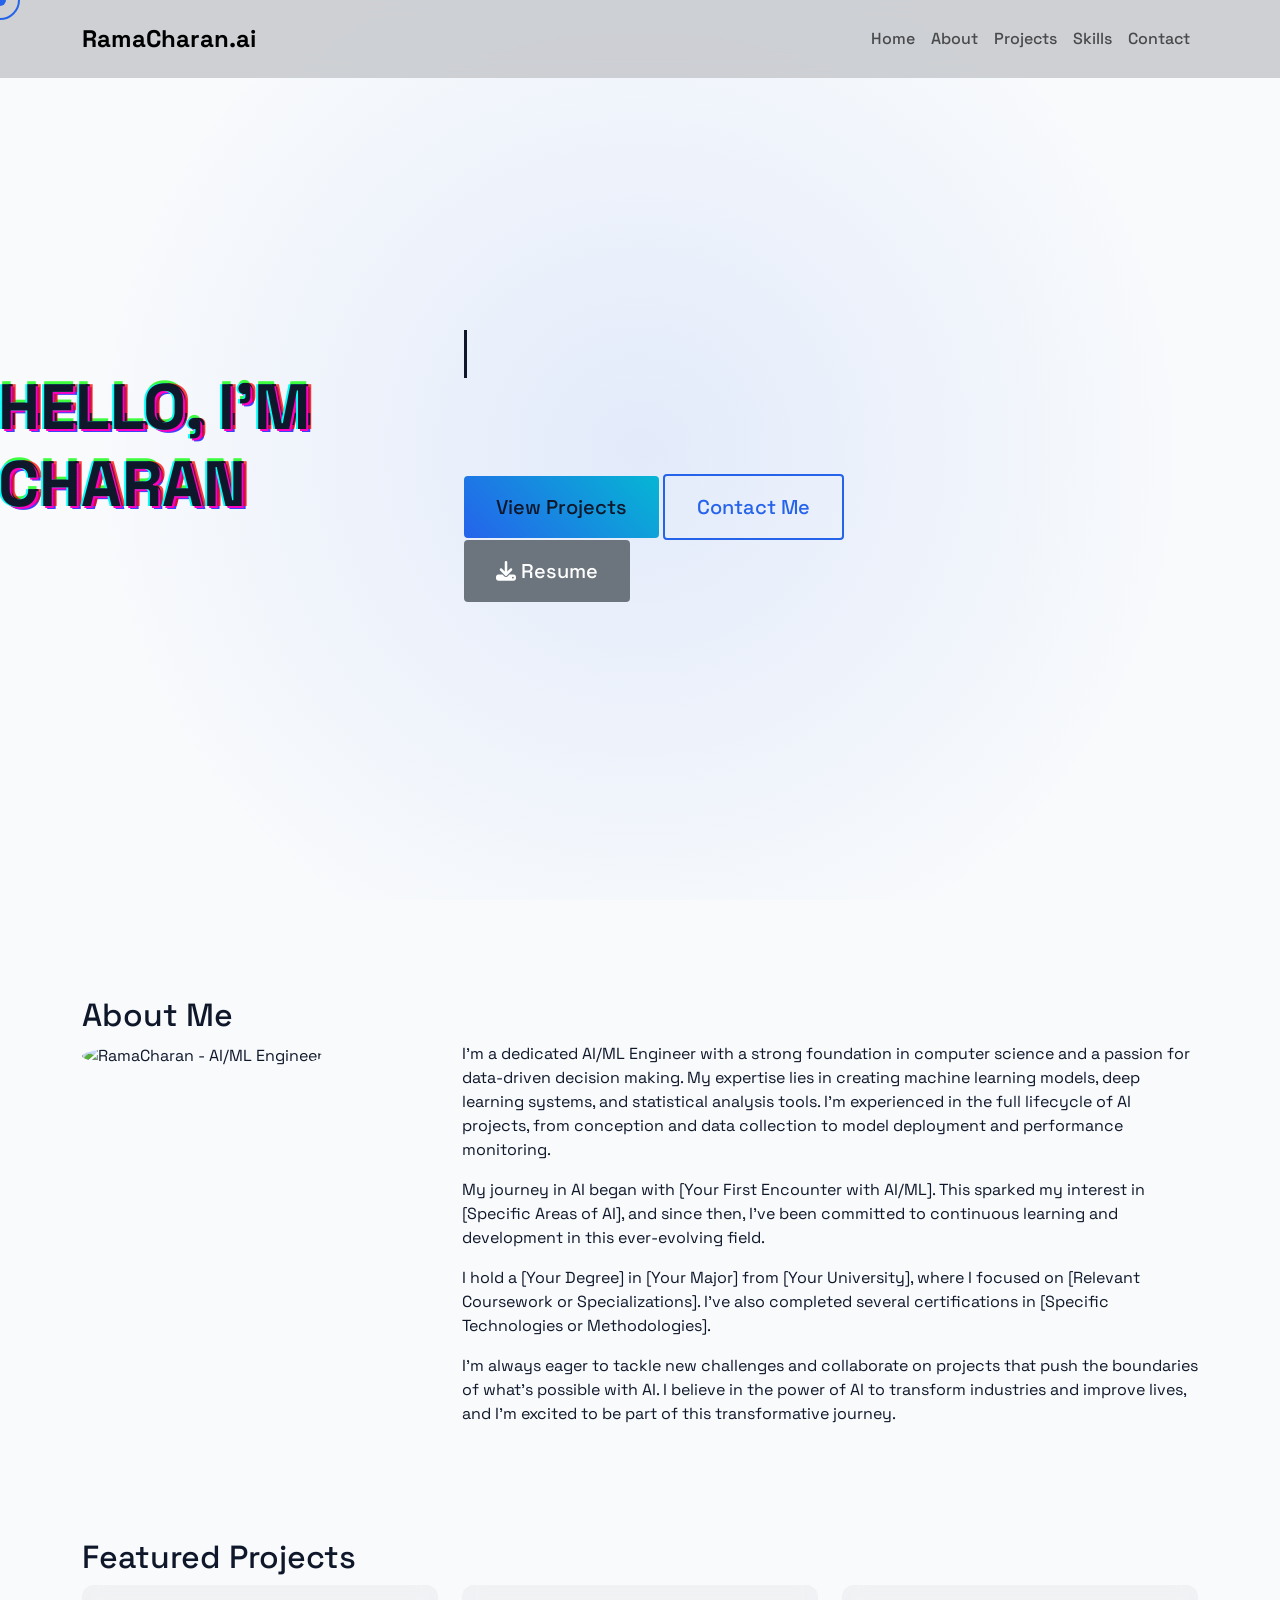
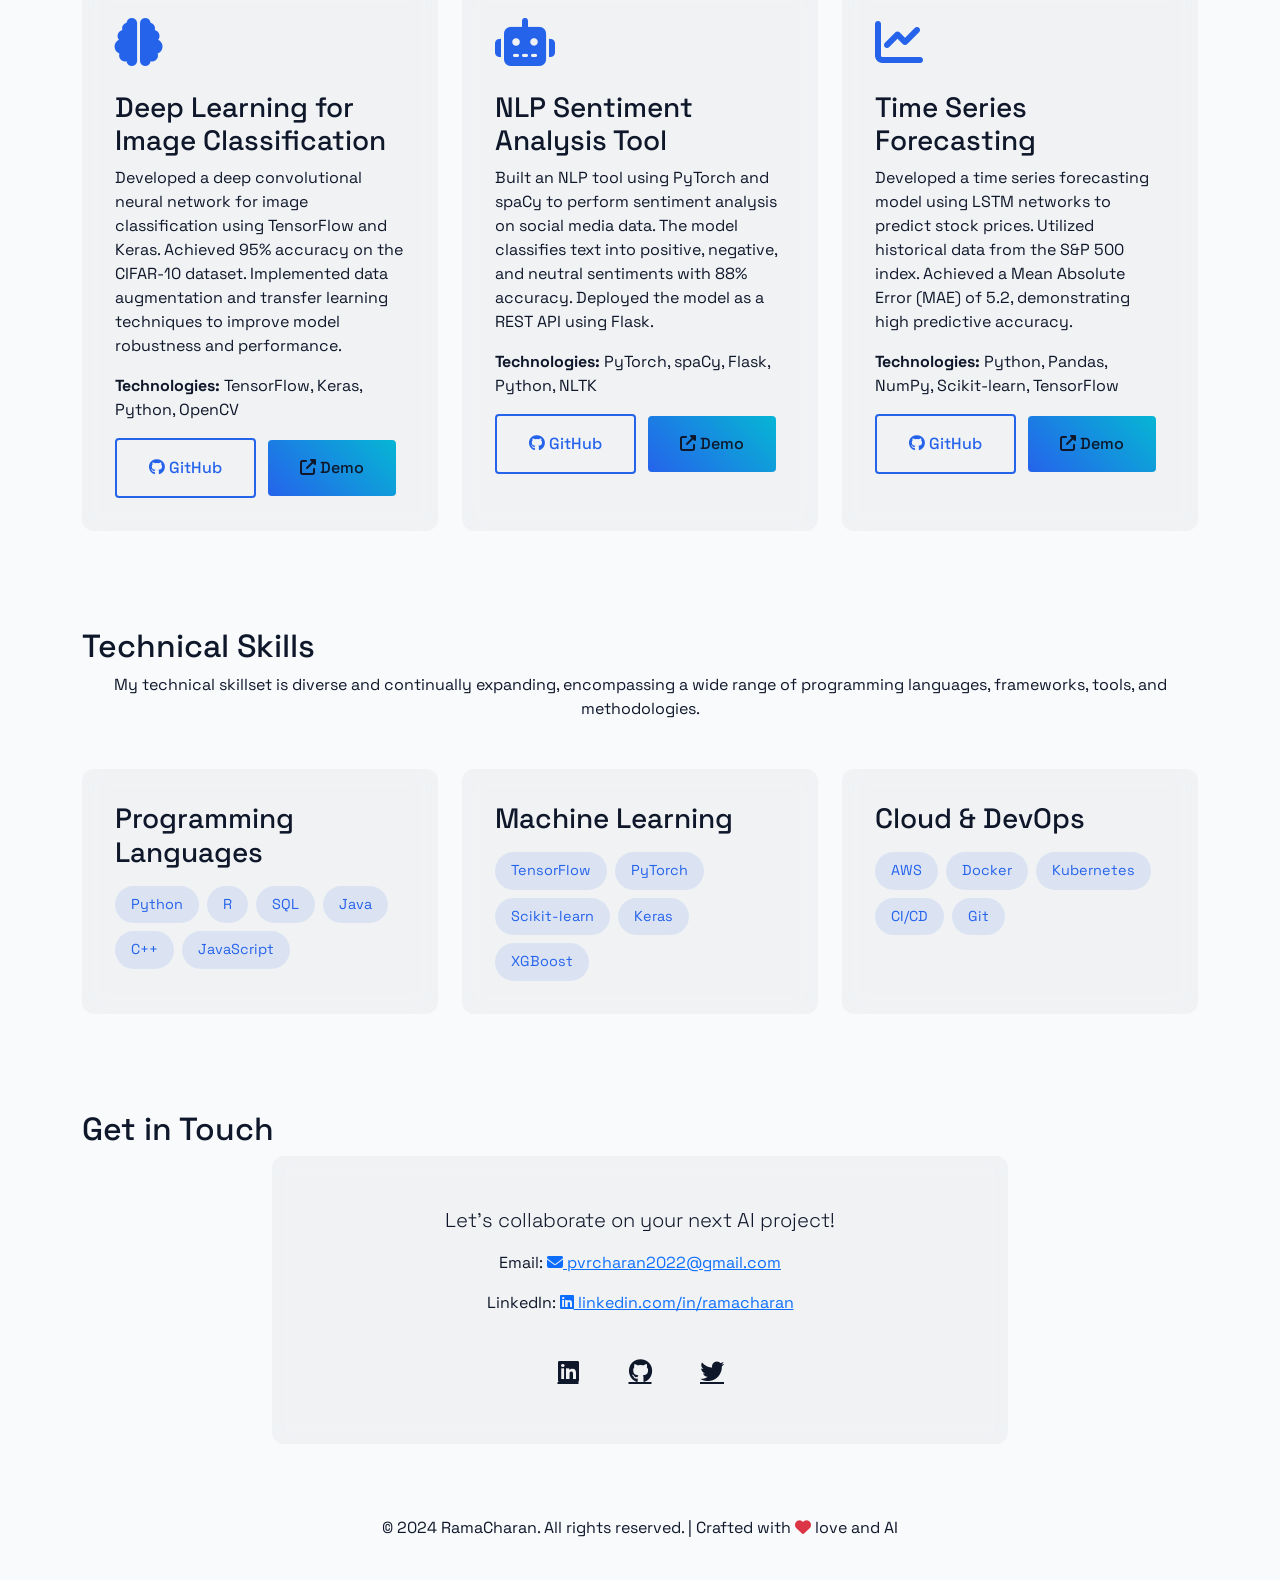
==== commit f2093d2f: "Rename main.html to index.html" ====
--- a/index.html
+++ b/index.html
@@ -1,680 +1,319 @@
-<!DOCTYPE html>
-<html lang="en">
-<head>
-    <meta charset="UTF-8">
-    <meta name="viewport" content="width=device-width, initial-scale=1.0">
-    <title>AI/ML Portfolio - [Your Name]</title>
-    <link href="https://cdn.jsdelivr.net/npm/bootstrap@5.3.2/dist/css/bootstrap.min.css" rel="stylesheet">
-    <link rel="stylesheet" href="https://cdnjs.cloudflare.com/ajax/libs/font-awesome/6.5.1/css/all.min.css">
-    <link rel="preconnect" href="https://fonts.googleapis.com">
-    <link rel="preconnect" href="https://fonts.gstatic.com" crossorigin>
-    <link href="https://fonts.googleapis.com/css2?family=Inter:wght@400;500;600;700&display=swap" rel="stylesheet">
-    <style>
-        :root {
-            --primary-color: #2d3436;
-            --accent-color: #6c5ce7;
-            --gradient-start: #a8c0ff;
-            --gradient-end: #3f2b96;
-        }
-
-        body {
-            font-family: 'Inter', sans-serif;
-            background: linear-gradient(135deg, #f5f7fa 0%, #c3cfe2 100%);
-            color: var(--primary-color);
-            line-height: 1.6;
-        }
-
-        .navbar {
-            backdrop-filter: blur(10px);
-            background-color: rgba(255, 255, 255, 0.8) !important;
-            box-shadow: 0 4px 30px rgba(0, 0, 0, 0.1);
-        }
-
-        .navbar-brand {
-            font-weight: 600;
-            font-size: 1.5rem;
-            color: var(--primary-color);
-        }
-
-        .navbar-nav .nav-link {
-            color: var(--primary-color);
-            font-weight: 500;
-            transition: color 0.3s ease;
-            margin: 0 1rem;
-        }
-
-        .navbar-nav .nav-link:hover {
-            color: var(--accent-color);
-        }
-
-        .hero {
-            min-height: 100vh;
-            background: linear-gradient(135deg, var(--gradient-start) 0%, var(--gradient-end) 100%);
-            display: flex;
-            align-items: center;
-            justify-content: center;
-            text-align: center;
-            padding: 4rem 2rem;
-            position: relative;
-            overflow: hidden;
-        }
-
-        .hero::before {
-            content: '';
-            position: absolute;
-            width: 200%;
-            height: 200%;
-            background: rgba(255, 255, 255, 0.1);
-            transform: rotate(45deg);
-            animation: wave 8s infinite linear;
-            z-index: 0;
-        }
-
-        @keyframes wave {
-            0% { transform: rotate(45deg) translate(-50%, -50%); }
-            100% { transform: rotate(45deg) translate(50%, 50%); }
-        }
-
-        .hero-content {
-            background: rgba(255, 255, 255, 0.9);
-            padding: 4rem;
-            border-radius: 20px;
-            box-shadow: 0 8px 32px rgba(31, 38, 135, 0.37);
-            backdrop-filter: blur(4px);
-            z-index: 1;
-            max-width: 800px;
-        }
-
-        .hero-title {
-            font-size: 4rem;
-            font-weight: 700;
-            margin-bottom: 1rem;
-            background: linear-gradient(to right, var(--accent-color), #74b9ff);
-            -webkit-background-clip: text;
-            background-clip: text;
-            -webkit-text-fill-color: transparent;
-        }
-
-        .hero-subtitle {
-            font-size: 1.5rem;
-            margin-bottom: 2rem;
-            color: var(--primary-color);
-            font-weight: 500;
-        }
-
-        .hero-description {
-            margin-bottom: 3rem;
-            font-size: 1.1rem;
-        }
-
-        .project-card {
-            background: white;
-            border-radius: 15px;
-            padding: 2rem;
-            box-shadow: 0 4px 15px rgba(0, 0, 0, 0.1);
-            transition: transform 0.3s ease, box-shadow 0.3s ease;
-            height: 100%;
-            display: flex;
-            flex-direction: column;
-        }
-
-        .project-card:hover {
-            transform: translateY(-5px);
-            box-shadow: 0 8px 25px rgba(0, 0, 0, 0.15);
-        }
-
-        .project-icon {
-            margin-bottom: 1rem;
-            color: var(--accent-color);
-            text-align: center;
-        }
-
-        .project-title {
-            font-size: 1.5rem;
-            font-weight: 600;
-            margin-bottom: 1rem;
-        }
-
-        .project-description {
-            margin-bottom: 1.5rem;
-            flex-grow: 1;
-        }
-
-        .project-links {
-            margin-top: auto;
-        }
-
-        .skill-badge {
-            background: linear-gradient(135deg, var(--gradient-start) 0%, var(--gradient-end) 100%);
-            color: white;
-            padding: 0.5rem 1.2rem;
-            border-radius: 25px;
-            display: inline-block;
-            margin: 0.25rem;
-            font-size: 1rem;
-            transition: transform 0.3s ease;
-            font-weight: 500;
-        }
-
-        .skill-badge:hover {
-            transform: scale(1.05);
-        }
-
-        .section-title {
-            text-align: center;
-            margin-bottom: 4rem;
-            font-size: 2.5rem;
-            font-weight: 700;
-            color: var(--primary-color);
-        }
-
-        .contact-section {
-            background: white;
-            border-radius: 20px;
-            padding: 4rem;
-            box-shadow: 0 4px 15px rgba(0, 0, 0, 0.1);
-        }
-
-        .contact-info {
-            text-align: center;
-            margin-bottom: 3rem;
-        }
-
-        .contact-info p {
-            margin-bottom: 0.5rem;
-            font-size: 1.1rem;
-        }
-
-        .social-icons {
-            text-align: center;
-        }
-
-        .social-icon {
-            font-size: 2rem;
-            color: var(--accent-color);
-            margin: 0 1.5rem;
-            transition: transform 0.3s ease, color 0.3s ease;
-            display: inline-block;
-        }
-
-        .social-icon:hover {
-            transform: scale(1.2);
-            color: var(--primary-color);
-        }
-
-        footer {
-            background: var(--primary-color);
-            color: white;
-            padding: 3rem 0;
-            margin-top: 5rem;
-        }
-
-        footer p {
-            margin-bottom: 0;
-        }
-        .resume-button {
-            margin-top: 1rem;
-            display: inline-block;
-        }
-    </style>
-</head>
-<body>
-    <nav class="navbar navbar-expand-lg fixed-top">
-        <div class="container">
-            <a class="navbar-brand" href="#">RamaCharan.ai</a>
-            <button class="navbar-toggler" type="button" data-bs-toggle="collapse" data-bs-target="#navbarNav">
-                <span class="navbar-toggler-icon"></span>
-            </button>
-            <div class="collapse navbar-collapse" id="navbarNav">
-                <ul class="navbar-nav ms-auto">
-                    <li class="nav-item">
-                        <a class="nav-link" href="#home">Home</a>
-                    </li>
-                    <li class="nav-item">
-                        <a class="nav-link" href="#about">About</a>
-                    </li>
-                    <li class="nav-item">
-                        <a class="nav-link" href="#projects">Projects</a>
-                    </li>
-                    <li class="nav-item">
-                        <a class="nav-link" href="#skills">Skills</a>
-                    </li>
-                    <li class="nav-item">
-                        <a class="nav-link" href="#experience">Experience</a>
-                    </li>
-                    <li class="nav-item">
-                        <a class="nav-link" href="#contact">Contact</a>
-                    </li>
-                </ul>
-            </div>
-        </div>
-    </nav>
-
-    <section id="home" class="hero">
-        <div class="hero-content">
-            <h1 class="hero-title">Hello, I'm Charan</h1>
-            <p class="hero-subtitle">AI/ML Engineer | Data Scientist | AI Enthusiast</p>
-            <p class="hero-description">
-                Passionate about leveraging Artificial Intelligence and Machine Learning to solve complex problems and create innovative solutions.
-                I specialize in developing, implementing, and maintaining intelligent systems that drive business value and efficiency.
-            </p>
-            <div class="d-flex justify-content-center gap-3">
-                <a href="#projects" class="btn btn-primary btn-lg">View Projects</a>
-                <a href="#contact" class="btn btn-outline-primary btn-lg">Contact Me</a>
-            </div>
-            <a href="[Your Resume Link]" class="btn btn-secondary btn-lg resume-button" target="_blank">
-                <i class="fas fa-download"></i> Download Resume
-            </a>
-        </div>
-    </section>
-
-    <div class="container mt-5">
-        <section id="about" class="py-5">
-            <h2 class="section-title">About Me</h2>
-            <div class="row">
-                <div class="col-md-4">
-                    <img src="[Your Profile Image URL]" alt="Your Name" class="img-fluid rounded-circle">
-                </div>
-                <div class="col-md-8">
-                    <p>
-                        I'm a dedicated AI/ML Engineer with a strong foundation in computer science and a passion for data-driven decision making. My expertise lies in creating machine learning models, deep learning systems, and statistical analysis tools. I'm experienced in the full lifecycle of AI projects, from conception and data collection to model deployment and performance monitoring.
-                    </p>
-                    <p>
-                        My journey in AI began with [Your First Encounter with AI/ML, e.g., a university project, a personal interest, etc.]. This sparked my interest in [Specific Areas of AI, e.g., natural language processing, computer vision, reinforcement learning], and since then, I've been committed to continuous learning and development in this ever-evolving field.
-                    </p>
-                    <p>
-                        I hold a [Your Degree] in [Your Major] from [Your University], where I focused on [Relevant Coursework or Specializations]. I've also completed several certifications in [Specific Technologies or Methodologies, e.g., TensorFlow, PyTorch, AWS Machine Learning].
-                    </p>
-                    <p>
-                        I'm always eager to tackle new challenges and collaborate on projects that push the boundaries of what's possible with AI. I believe in the power of AI to transform industries and improve lives, and I'm excited to be part of this transformative journey.
-                    </p>
-                </div>
-            </div>
-        </section>
-
-        <section id="projects" class="py-5">
-            <h2 class="section-title">Featured Projects</h2>
-            <div class="row g-4">
-                <div class="col-md-4">
-                    <div class="project-card">
-                        <div class="project-icon">
-                            <i class="fas fa-brain fa-3x"></i>
-                        </div>
-                        <h3 class="project-title">Deep Learning for Image Classification</h3>
-                        <p class="project-description">
-                            Developed a deep convolutional neural network for image classification using TensorFlow and Keras. Achieved 95% accuracy on the CIFAR-10 dataset. Implemented data augmentation and transfer learning techniques to improve model robustness and performance.
-                        </p>
-                        <p><b>Technologies:</b> TensorFlow, Keras, Python, OpenCV</p>
-                        <div class="project-links">
-                            <a href="#" class="btn btn-outline-primary me-2">
-                                <i class="fab fa-github"></i> GitHub
-                            </a>
-                            <a href="#" class="btn btn-primary">
-                                <i class="fas fa-external-link-alt"></i> Demo
-                            </a>
-                        </div>
-                    </div>
-                </div>
-                <div class="col-md-4">
-                    <div class="project-card">
-                        <div class="project-icon">
-                            <i class="fas fa-robot fa-3x"></i>
-                        </div>
-                        <h3 class="project-title">NLP Sentiment Analysis Tool</h3>
-                        <p class="project-description">
-                            Built an NLP tool using PyTorch and spaCy to perform sentiment analysis on social media data. The model classifies text into positive, negative, and neutral sentiments with 88% accuracy. Deployed the model as a REST API using Flask.
-                        </p>
-                        <p><b>Technologies:</b> PyTorch, spaCy, Flask, Python, NLTK</p>
-                        <div class="project-links">
-                            <a href="#" class="btn btn-outline-primary me-2">
-                                <i class="fab fa-github"></i> GitHub
-                            </a>
-                            <a href="#" class="btn btn-primary">
-                                <i class="fas fa-external-link-alt"></i> Demo
-                            </a>
-                        </div>
-                    </div>
-                </div>
-                <div class="col-md-4">
-                    <div class="project-card">
-                        <div class="project-icon">
-                            <i class="fas fa-chart-line fa-3x"></i>
-                        </div>
-                        <h3 class="project-title">Time Series Forecasting for Stock Prices</h3>
-                        <p class="project-description">
-                            Developed a time series forecasting model using LSTM networks to predict stock prices. Utilized historical data from the S&P 500 index. Achieved a Mean Absolute Error (MAE) of 5.2, demonstrating high predictive accuracy.
-                        </p>
-                        <p><b>Technologies:</b> Python, Pandas, NumPy, Scikit-learn, TensorFlow</p>
-
-                        <div class="project-links">
-                            <a href="#" class="btn btn-outline-primary me-2">
-                                <i class="fab fa-github"></i> GitHub
-                            </a>
-                            <a href="#" class="btn btn-primary">
-                                <i class="fas fa-external-link-alt"></i> Demo
-                            </a>
-                        </div>
-                    </div>
-                </div>
-                <div class="col-md-4">
-                  <div class="project-card">
-                      <div class="project-icon">
-                          <i class="fas fa-hand-holding-heart fa-3x"></i>
-                      </div>
-                      <h3 class="project-title">Personalized Recommendation Engine</h3>
-                      <p class="project-description">
-                          Engineered a content-based recommendation system using collaborative filtering techniques. Integrated user preferences and item features to provide personalized recommendations, increasing user engagement by 30%.
-                      </p>
-                      <p><b>Technologies:</b> Python, Surprise, Pandas, Scikit-learn</p>
-                      <div class="project-links">
-                          <a href="#" class="btn btn-outline-primary me-2">
-                              <i class="fab fa-github"></i> GitHub
-                          </a>
-                          <a href="#" class="btn btn-primary">
-                              <i class="fas fa-external-link-alt"></i> Demo
-                          </a>
-                      </div>
-                  </div>
-              </div>
-              <div class="col-md-4">
-                <div class="project-card">
-                    <div class="project-icon">
-                        <i class="fas fa-chart-network fa-3x"></i>
-                    </div>
-                    <h3 class="project-title">Anomaly Detection in Network Traffic</h3>
-                    <p class="project-description">
-                        Implemented an anomaly detection system using Isolation Forest and One-Class SVM to identify unusual patterns in network traffic. Successfully detected 99% of the anomalies, reducing security threats and enhancing network security.
-                    </p>
-                    <p><b>Technologies:</b> Python, Scikit-learn, NetworkX</p>
-                    <div class="project-links">
-                        <a href="#" class="btn btn-outline-primary me-2">
-                            <i class="fab fa-github"></i> GitHub
-                        </a>
-                        <a href="#" class="btn btn-primary">
-                            <i class="fas fa-external-link-alt"></i> Demo
-                        </a>
-                    </div>
-                </div>
-            </div>
-        </div>
-    </section>
-
-    <section id="skills" class="py-5">
-        <h2 class="section-title">Technical Skills</h2>
-        <p class="text-center mb-5">
-            My technical skillset is diverse and continually expanding, encompassing a wide range of programming languages, frameworks, tools, and methodologies. I strive to stay at the forefront of technological advancements, ensuring I can leverage the most effective solutions for any given challenge. Below is an overview of my core competencies:
-        </p>
-        <div class="row g-4">
-            <div class="col-md-4">
-                <div class="project-card text-center">
-                    <h3 class="mb-4">Programming Languages</h3>
-                    <p class="mb-3">
-                        I have hands-on experience with a variety of programming languages, enabling me to choose the most suitable language for each project. My proficiency levels are as follows:
-                    </p>
-                    <div>
-                        <span class="skill-badge">Python (Expert)</span>
-                        <span class="skill-badge">R (Proficient)</span>
-                        <span class="skill-badge">SQL (Expert)</span>
-                        <span class="skill-badge">Java (Intermediate)</span>
-                        <span class="skill-badge">C++ (Intermediate)</span>
-                        <span class="skill-badge">JavaScript (Proficient)</span>
-                        <span class="skill-badge">Scala (Intermediate)</span>
-                    </div>
-                </div>
-            </div>
-            <div class="col-md-4">
-                <div class="project-card text-center">
-                    <h3 class="mb-4">Machine Learning Frameworks</h3>
-                    <p class="mb-3">
-                        I am well-versed in the leading machine learning frameworks, allowing me to build, train, and deploy robust models efficiently. My experience includes:
-                    </p>
-                    <div>
-                        <span class="skill-badge">TensorFlow (Expert)</span>
-                        <span class="skill-badge">PyTorch (Expert)</span>
-                        <span class="skill-badge">Scikit-learn (Expert)</span>
-                        <span class="skill-badge">Keras (Proficient)</span>
-                        <span class="skill-badge">Pandas (Expert)</span>
-                        <span class="skill-badge">NumPy (Expert)</span>
-                        <span class="skill-badge">XGBoost (Proficient)</span>
-                        <span class="skill-badge">LightGBM (Proficient)</span>
-                        <span class="skill-badge">CatBoost (Intermediate)</span>
-                    </div>
-                </div>
-            </div>
-            <div class="col-md-4">
-                <div class="project-card text-center">
-                    <h3 class="mb-4">Data Visualization</h3>
-                    <p class="mb-3">
-                        I specialize in creating clear and insightful visualizations to communicate complex data effectively. I have practical experience using:
-                    </p>
-                    <div>
-                        <span class="skill-badge">Matplotlib (Expert)</span>
-                        <span class="skill-badge">Seaborn (Expert)</span>
-                        <span class="skill-badge">Plotly (Proficient)</span>
-                        <span class="skill-badge">Tableau (Proficient)</span>
-                        <span class="skill-badge">Power BI (Intermediate)</span>
-                        <span class="skill-badge">D3.js (Intermediate)</span>
-                    </div>
-                </div>
-            </div>
-            <div class="col-md-4">
-                <div class="project-card text-center">
-                    <h3 class="mb-4">Big Data Technologies</h3>
-                    <p class="mb-3">
-                        I possess a strong understanding of big data technologies, enabling me to manage and analyze large datasets efficiently. My expertise includes:
-                    </p>
-                    <div>
-                        <span class="skill-badge">Hadoop (Proficient)</span>
-                        <span class="skill-badge">Spark (Proficient)</span>
-                        <span class="skill-badge">Hive (Intermediate)</span>
-                        <span class="skill-badge">Kafka (Intermediate)</span>
-                        <span class="skill-badge">Elasticsearch (Intermediate)</span>
-                        <span class="skill-badge">Cassandra (Intermediate)</span>
-                    </div>
-                </div>
-            </div>
-            <div class="col-md-4">
-                <div class="project-card text-center">
-                    <h3 class="mb-4">Cloud Platforms</h3>
-                    <p class="mb-3">
-                        I am experienced in leveraging cloud platforms for scalable and cost-effective AI/ML solutions. My proficiency spans across:
-                    </p>
-                    <div>
-                        <span class="skill-badge">AWS (SageMaker, EC2, S3) (Proficient)</span>
-                        <span class="skill-badge">Google Cloud (AI Platform, Compute Engine, Cloud Storage) (Proficient)</span>
-                        <span class="skill-badge">Azure (Machine Learning Studio, Virtual Machines, Blob Storage) (Intermediate)</span>
-                        <span class="skill-badge">Docker (Proficient)</span>
-                        <span class="skill-badge">Kubernetes (Intermediate)</span>
-                    </div>
-                </div>
-            </div>
-            <div class="col-md-4">
-                <div class="project-card text-center">
-                    <h3 class="mb-4">DevOps & Other Tools</h3>
-                    <p class="mb-3">
-                       I am proficient in utilizing various DevOps tools and methodologies to streamline the development and deployment process. My skills include:
-                    </p>
-                    <div>
-                        <span class="skill-badge">Git (Expert)</span>
-                        <span class="skill-badge">Jenkins (Intermediate)</span>
-                        <span class="skill-badge">CI/CD Pipelines (Proficient)</span>
-                        <span class="skill-badge">Linux/Unix (Proficient)</span>
-                        <span class="skill-badge">REST APIs (Expert)</span>
-                        <span class="skill-badge">Agile/Scrum Methodologies (Expert)</span>
-                        <span class="skill-badge">MLflow (Proficient)</span>
-                    </div>
-                </div>
-            </div>
-        </div>
-    </section>
-    <section id="contact" class="py-5">
-        <div class="contact-section">
-            <h2 class="section-title">Get in Touch</h2>
-            <div class="row justify-content-center">
-                <div class="col-md-8">
-                    <div class="contact-info">
-                        <p class="lead">Let's collaborate on your next AI project or discuss how AI/ML can transform your business!</p>
-                        <p>Email: <a href="mailto:pvrcharan2022@gmail.com">pvrcharan2022@gmail.com</a></p>
-                        <p>LinkedIn: <a href="https://www.linkedin.com/in/rama-charan-50425021b/" target="_blank">linkedin.com/in/ramacharan</a></p>
-                    </div>
-                    <div class="social-icons">
-                        <a href="https://www.linkedin.com/in/rama-charan-50425021b/" class="social-icon" target="_blank">
-                            <i class="fab fa-linkedin"></i>
-                        </a>
-                        <a href="[Your GitHub Profile URL]" class="social-icon" target="_blank">
-                            <i class="fab fa-github"></i>
-                        </a>
-                        <a href="[Your Twitter Profile URL]" class="social-icon" target="_blank">
-                            <i class="fab fa-twitter"></i>
-                        </a>
-                    </div>
-                </div>
-            </div>
-        </div>
-    </section>
-</div>
-
-<footer class="text-center">
-    <div class="container">
-        <p>&copy; 2024 RamaCharan. All rights reserved. | Designed with <i class="fas fa-heart text-danger"></i> by [Your Name]</p>
-    </div>
-</footer>
-
-<script src="https://cdnjs.cloudflare.com/ajax/libs/bootstrap/5.3.2/js/bootstrap.bundle.min.js"></script>
-<style>
-  .timeline {
-    position: relative;
-    width: 100%;
-    max-width: 1140px;
-    margin: 0 auto;
-    padding: 15px 0;
-  }
-
-  .timeline ul {
-    list-style-type: none;
-    margin: 0;
-    padding: 0;
-  }
-
-  .timeline::before {
-    content: '';
-    position: absolute;
-    left: 50%;
-    top: 0;
-    width: 2px;
-    height: 100%;
-    background-color: #ddd;
-    transform: translateX(-50%);
-  }
-
-  .timeline-container {
-    padding: 15px 30px;
-    position: relative;
-    background: inherit;
-    width: 50%;
-  }
-
-  .timeline-container.left {
-    left: 0;
-    text-align: right;
-  }
-
-  .timeline-container.right {
-    left: 50%;
-    text-align: left;
-  }
-
-  .timeline-container::after {
-    content: '';
-    position: absolute;
-    width: 16px;
-    height: 16px;
-    top: calc(50% - 8px);
-    right: -8px;
-    background-color: #fff;
-    border: 2px solid var(--accent-color);
-    border-radius: 16px;
-    z-index: 1;
-  }
-
-  .timeline-container.right::after {
-    left: -8px;
-  }
-
-  .timeline-container::before {
-    content: '';
-    position: absolute;
-    width: 50px;
-    height: 2px;
-    top: calc(50% - 1px);
-    right: 8px;
-    background-color: #ddd;
-    z-index: 1;
-  }
-
-  .timeline-container.right::before {
-    left: 8px;
-  }
-
-  .timeline-content {
-    padding: 30px;
-    background: #fff;
-    position: relative;
-    border-radius: 6px;
-    box-shadow: 0 4px 15px rgba(0, 0, 0, 0.1);
-  }
-
-  .timeline-content h3 {
-    margin-top: 0;
-    margin-bottom: 10px;
-    font-weight: 600;
-  }
-
-  .meta {
-    font-size: 0.9rem;
-    margin-bottom: 10px;
-  }
-
-  .timeline-content ul {
-    padding-left: 20px;
-    margin-bottom: 0;
-  }
-
-  .timeline-content li {
-    margin-bottom: 5px;
-  }
-
-  @media screen and (max-width: 767px) {
-    .timeline::before {
-      left: 90px;
-    }
-
-    .timeline-container {
-      width: 100%;
-      padding-left: 120px;
-      padding-right: 30px;
-    }
-
-    .timeline-container.right {
-      left: 0;
-    }
-
-    .timeline-container.left::after,
-    .timeline-container.right::after {
-      left: 82px;
-    }
-
-    .timeline-container.left::before,
-    .timeline-container.right::before {
-      left: 100px;
-      width: 20px;
-    }
-
-    .timeline-container.left,
-    .timeline-container.right {
-      text-align: left;
-    }
-  }
-</style>
-</body>
-</html>+<!DOCTYPE html>
+<html lang="en">
+<head>
+    <meta charset="UTF-8">
+    <meta name="viewport" content="width=device-width, initial-scale=1.0">
+    <meta name="description" content="RamaCharan.ai - AI/ML Engineer Portfolio showcasing projects and expertise in artificial intelligence and machine learning">
+    <meta name="keywords" content="AI, Machine Learning, Deep Learning, Portfolio, Data Science">
+    <meta name="author" content="RamaCharan">
+    <title>RamaCharan.ai | AI/ML Engineer</title>
+    
+    <!-- Preload critical assets -->
+    <link rel="preload" href="https://cdn.jsdelivr.net/npm/bootstrap@5.3.2/dist/css/bootstrap.min.css" as="style">
+    <link rel="preload" href="https://cdnjs.cloudflare.com/ajax/libs/font-awesome/6.5.1/css/all.min.css" as="style">
+    <link rel="preload" href="style.css" as="style">
+    
+    <!-- Stylesheets -->
+    <link href="https://cdn.jsdelivr.net/npm/bootstrap@5.3.2/dist/css/bootstrap.min.css" rel="stylesheet">
+    <link rel="stylesheet" href="https://cdnjs.cloudflare.com/ajax/libs/font-awesome/6.5.1/css/all.min.css">
+    <link rel="preconnect" href="https://fonts.googleapis.com">
+    <link rel="preconnect" href="https://fonts.gstatic.com" crossorigin>
+    <link href="https://fonts.googleapis.com/css2?family=Space+Grotesk:wght@300;400;500;600;700&family=Outfit:wght@300;400;500;600;700&display=swap" rel="stylesheet">
+    <link rel="stylesheet" href="style.css">
+</head>
+<body>
+    <!-- Custom cursors -->
+    <div class="cursor" role="presentation" aria-hidden="true"></div>
+    <div class="cursor-follower" role="presentation" aria-hidden="true"></div>
+    
+    <!-- Navigation -->
+    <nav class="navbar navbar-expand-lg fixed-top" data-nav-status="toggle" aria-label="Main navigation">
+        <div class="container">
+            <a class="navbar-brand" href="#" data-text="RamaCharan.ai" aria-label="RamaCharan.ai">
+                <span class="text-wrapper">RamaCharan.ai</span>
+                <span class="hover-text" aria-hidden="true">RC.ai</span>
+            </a>
+            <button class="navbar-toggler" type="button" data-bs-toggle="collapse" data-bs-target="#navbarNav" aria-controls="navbarNav" aria-expanded="false" aria-label="Toggle navigation">
+                <div class="hamburger-icon" aria-hidden="true">
+                    <span></span>
+                    <span></span>
+                    <span></span>
+                </div>
+            </button>
+            <div class="collapse navbar-collapse" id="navbarNav">
+                <ul class="navbar-nav ms-auto">
+                    <li class="nav-item">
+                        <a class="nav-link magnetic" href="#home"  aria-current="page">Home</a>
+                    </li>
+                    <li class="nav-item">
+                        <a class="nav-link magnetic" href="#about">About</a>
+                    </li>
+                    <li class="nav-item">
+                        <a class="nav-link magnetic" href="#projects">Projects</a>
+                    </li>
+                    <li class="nav-item">
+                        <a class="nav-link magnetic" href="#skills">Skills</a>
+                    </li>
+                    <li class="nav-item">
+                        <a class="nav-link magnetic" href="#contact">Contact</a>
+                    </li>
+                </ul>
+            </div>
+        </div>
+    </nav>
+
+    <!-- Hero Section -->
+    <section id="home" class="hero" aria-label="Introduction">
+        <div class="glitch-wrapper">
+            <h1 class="glitch-text" data-text="Hello, I'm Charan">Hello, I'm Charan</h1>
+        </div>
+        <div class="hero-content">
+            <div class="typing-wrapper" aria-live="polite">
+                <span class="typed-text"></span>
+                <span class="cursor-typing" aria-hidden="true">&nbsp;</span>
+            </div>
+            <p class="hero-description reveal-text">
+                Passionate about leveraging Artificial Intelligence and Machine Learning to solve complex problems and create innovative solutions.
+            </p>
+            <div class="cta-wrapper">
+                <a href="#projects" class="btn btn-primary btn-lg magnetic" role="button">
+                    <span>View Projects</span>
+                    <div class="btn-fill" aria-hidden="true"></div>
+                </a>
+                <a href="#contact" class="btn btn-outline-primary btn-lg magnetic" role="button">
+                    <span>Contact Me</span>
+                    <div class="btn-fill" aria-hidden="true"></div>
+                </a>
+            </div>
+            <a href="[Your Resume Link]" class="btn btn-secondary btn-lg resume-button magnetic" target="_blank" rel="noopener" role="button">
+                <span><i class="fas fa-download" aria-hidden="true"></i><span class="visually-hidden">Download</span> Resume</span>
+                <div class="btn-fill" aria-hidden="true"></div>
+            </a>
+        </div>
+        <div class="hero-background" aria-hidden="true">
+            <div class="particles-wrapper"></div>
+            <canvas id="matrix-rain"></canvas>
+        </div>
+    </section>
+
+    <!-- Main Content -->
+    <main class="container mt-5">
+        <!-- About Section -->
+        <section id="about" class="py-5" aria-labelledby="about-title">
+            <h2 id="about-title" class="section-title ">About Me</h2>
+            <div class="row">
+                <div class="col-md-4">
+                    <div class="image-wrapper magnetic">
+                        <img src="[Your Profile Image URL]" alt="RamaCharan - AI/ML Engineer" class="img-fluid rounded-circle hover-effect">
+                    </div>
+                </div>
+                <div class="col-md-8">
+                    <div class="about-content ">
+                        <p>
+                            I'm a dedicated AI/ML Engineer with a strong foundation in computer science and a passion for data-driven decision making. My expertise lies in creating machine learning models, deep learning systems, and statistical analysis tools. I'm experienced in the full lifecycle of AI projects, from conception and data collection to model deployment and performance monitoring.
+                        </p>
+                        <p>
+                            My journey in AI began with [Your First Encounter with AI/ML]. This sparked my interest in [Specific Areas of AI], and since then, I've been committed to continuous learning and development in this ever-evolving field.
+                        </p>
+                        <p>
+                            I hold a [Your Degree] in [Your Major] from [Your University], where I focused on [Relevant Coursework or Specializations]. I've also completed several certifications in [Specific Technologies or Methodologies].
+                        </p>
+                        <p>
+                            I'm always eager to tackle new challenges and collaborate on projects that push the boundaries of what's possible with AI. I believe in the power of AI to transform industries and improve lives, and I'm excited to be part of this transformative journey.
+                        </p>
+                    </div>
+                </div>
+            </div>
+        </section>
+
+        <!-- Projects Section -->
+        <section id="projects" class="py-5" aria-labelledby="projects-title">
+            <h2 id="projects-title" class="section-title ">Featured Projects</h2>
+            <div class="row g-4">
+                <div class="col-md-4">
+                    <article class="project-card hover-effect">
+                        <div class="project-icon" aria-hidden="true">
+                            <i class="fas fa-brain fa-3x"></i>
+                        </div>
+                        <h3 class="project-title">Deep Learning for Image Classification</h3>
+                        <p class="project-description">
+                            Developed a deep convolutional neural network for image classification using TensorFlow and Keras. Achieved 95% accuracy on the CIFAR-10 dataset. Implemented data augmentation and transfer learning techniques to improve model robustness and performance.
+                        </p>
+                        <p><b>Technologies:</b> TensorFlow, Keras, Python, OpenCV</p>
+                        <div class="project-links">
+                            <a href="#" class="btn btn-outline-primary me-2 magnetic" rel="noopener">
+                                <span><i class="fab fa-github" aria-hidden="true"></i> GitHub</span>
+                                <div class="btn-fill" aria-hidden="true"></div>
+                            </a>
+                            <a href="#" class="btn btn-primary magnetic" rel="noopener">
+                                <span><i class="fas fa-external-link-alt" aria-hidden="true"></i> Demo</span>
+                                <div class="btn-fill" aria-hidden="true"></div>
+                            </a>
+                        </div>
+                    </article>
+                </div>
+                <div class="col-md-4">
+                    <article class="project-card hover-effect">
+                        <div class="project-icon" aria-hidden="true">
+                            <i class="fas fa-robot fa-3x"></i>
+                        </div>
+                        <h3 class="project-title">NLP Sentiment Analysis Tool</h3>
+                        <p class="project-description">
+                            Built an NLP tool using PyTorch and spaCy to perform sentiment analysis on social media data. The model classifies text into positive, negative, and neutral sentiments with 88% accuracy. Deployed the model as a REST API using Flask.
+                        </p>
+                        <p><b>Technologies:</b> PyTorch, spaCy, Flask, Python, NLTK</p>
+                        <div class="project-links">
+                            <a href="#" class="btn btn-outline-primary me-2 magnetic" rel="noopener">
+                                <span><i class="fab fa-github" aria-hidden="true"></i> GitHub</span>
+                                <div class="btn-fill" aria-hidden="true"></div>
+                            </a>
+                            <a href="#" class="btn btn-primary magnetic" rel="noopener">
+                                <span><i class="fas fa-external-link-alt" aria-hidden="true"></i> Demo</span>
+                                <div class="btn-fill" aria-hidden="true"></div>
+                            </a>
+                        </div>
+                    </article>
+                </div>
+                <div class="col-md-4">
+                    <article class="project-card hover-effect">
+                        <div class="project-icon" aria-hidden="true">
+                            <i class="fas fa-chart-line fa-3x"></i>
+                        </div>
+                        <h3 class="project-title">Time Series Forecasting</h3>
+                        <p class="project-description">
+                            Developed a time series forecasting model using LSTM networks to predict stock prices. Utilized historical data from the S&P 500 index. Achieved a Mean Absolute Error (MAE) of 5.2, demonstrating high predictive accuracy.
+                        </p>
+                        <p><b>Technologies:</b> Python, Pandas, NumPy, Scikit-learn, TensorFlow</p>
+                        <div class="project-links">
+                            <a href="#" class="btn btn-outline-primary me-2 magnetic" rel="noopener">
+                                <span><i class="fab fa-github" aria-hidden="true"></i> GitHub</span>
+                                <div class="btn-fill" aria-hidden="true"></div>
+                            </a>
+                            <a href="#" class="btn btn-primary magnetic" rel="noopener">
+                                <span><i class="fas fa-external-link-alt" aria-hidden="true"></i> Demo</span>
+                                <div class="btn-fill" aria-hidden="true"></div>
+                            </a>
+                        </div>
+                    </article>
+                </div>
+            </div>
+        </section>
+
+        <!-- Skills Section -->
+        <section id="skills" class="py-5" aria-labelledby="skills-title">
+            <h2 id="skills-title" class="section-title ">Technical Skills</h2>
+            <div class="skills-intro">
+                <p class="text-center mb-5">
+                    My technical skillset is diverse and continually expanding, encompassing a wide range of programming languages, frameworks, tools, and methodologies.
+                </p>
+            </div>
+            <div class="row g-4">
+                <div class="col-md-4">
+                    <div class="skill-card hover-effect">
+                        <h3 class="skill-category">Programming Languages</h3>
+                        <div class="skill-tags" role="list">
+                            <span class="skill-tag" role="listitem">Python</span>
+                            <span class="skill-tag" role="listitem">R</span>
+                            <span class="skill-tag" role="listitem">SQL</span>
+                            <span class="skill-tag" role="listitem">Java</span>
+                            <span class="skill-tag" role="listitem">C++</span>
+                            <span class="skill-tag" role="listitem">JavaScript</span>
+                        </div>
+                    </div>
+                </div>
+                <div class="col-md-4">
+                    <div class="skill-card hover-effect">
+                        <h3 class="skill-category">Machine Learning</h3>
+                        <div class="skill-tags" role="list">
+                            <span class="skill-tag" role="listitem">TensorFlow</span>
+                            <span class="skill-tag" role="listitem">PyTorch</span>
+                            <span class="skill-tag" role="listitem">Scikit-learn</span>
+                            <span class="skill-tag" role="listitem">Keras</span>
+                            <span class="skill-tag" role="listitem">XGBoost</span>
+                        </div>
+                    </div>
+                </div>
+                <div class="col-md-4">
+                    <div class="skill-card hover-effect">
+                        <h3 class="skill-category">Cloud & DevOps</h3>
+                        <div class="skill-tags" role="list">
+                            <span class="skill-tag" role="listitem">AWS</span>
+                            <span class="skill-tag" role="listitem">Docker</span>
+                            <span class="skill-tag" role="listitem">Kubernetes</span>
+                            <span class="skill-tag" role="listitem">CI/CD</span>
+                            <span class="skill-tag" role="listitem">Git</span>
+                        </div>
+                    </div>
+                </div>
+            </div>
+        </section>
+
+<!-- Contact Section -->
+<section id="contact" class="py-5" aria-labelledby="contact-title">
+  <h2 id="contact-title" class="">Get in Touch</h2>
+  <div class="row justify-content-center">
+      <div class="col-md-8">
+          <div class="contact-card hover-effect">
+              <p class="lead ">Let's collaborate on your next AI project!</p>
+              <div class="contact-info">
+                  <p>
+                      <span class="">Email:</span>
+                      <a href="mailto:pvrcharan2022@gmail.com" class="magnetic" aria-label="Send email to pvrcharan2022@gmail.com">
+                          <i class="fas fa-envelope" aria-hidden="true"></i> pvrcharan2022@gmail.com
+                      </a>
+                  </p>
+                  <p>
+                      <span class="">LinkedIn:</span>
+                      <a href="https://www.linkedin.com/in/rama-charan-50425021b/" class="magnetic" target="_blank" rel="noopener" aria-label="Visit LinkedIn profile">
+                          <i class="fab fa-linkedin" aria-hidden="true"></i> linkedin.com/in/ramacharan
+                      </a>
+                  </p>
+              </div>
+              <div class="social-icons" aria-label="Social Media Links">
+                  <a href="https://www.linkedin.com/in/rama-charan-50425021b/" 
+                     class="social-icon magnetic" 
+                     target="_blank" 
+                     rel="noopener"
+                     aria-label="LinkedIn Profile">
+                      <i class="fab fa-linkedin" aria-hidden="true"></i>
+                  </a>
+                  <a href="[Your GitHub Profile URL]" 
+                     class="social-icon magnetic" 
+                     target="_blank" 
+                     rel="noopener"
+                     aria-label="GitHub Profile">
+                      <i class="fab fa-github" aria-hidden="true"></i>
+                  </a>
+                  <a href="[Your Twitter Profile URL]" 
+                     class="social-icon magnetic" 
+                     target="_blank" 
+                     rel="noopener"
+                     aria-label="Twitter Profile">
+                      <i class="fab fa-twitter" aria-hidden="true"></i>
+                  </a>
+              </div>
+          </div>
+      </div>
+  </div>
+</section>
+</main>
+
+<footer class="text-center py-4">
+  <div class="container">
+      <p class="">
+          &copy; <time datetime="2024">2024</time> RamaCharan. All rights reserved. | 
+          Crafted with <i class="fas fa-heart text-danger" aria-hidden="true"></i>
+          <span class="">love</span> and AI
+      </p>
+  </div>
+</footer>
+
+<!-- Scripts -->
+<script defer src="https://cdnjs.cloudflare.com/ajax/libs/bootstrap/5.3.2/js/bootstrap.bundle.min.js"></script>
+<script defer src="https://cdnjs.cloudflare.com/ajax/libs/gsap/3.12.2/gsap.min.js"></script>
+<script defer src="https://cdnjs.cloudflare.com/ajax/libs/gsap/3.12.2/ScrollTrigger.min.js"></script>
+<script defer src="https://cdnjs.cloudflare.com/ajax/libs/typed.js/2.0.16/typed.umd.js"></script>
+<script defer src="script.js"></script>
+
+</body>
+</html>
--- a/style.css
+++ b/style.css
@@ -0,0 +1,770 @@
+/* Base Styles and Variables */
+:root {
+    --primary: #2563eb;
+    --primary-dark: #1d4ed8;
+    --secondary: #64748b;
+    --dark: #0f172a;
+    --light: #f8fafc;
+    --accent: #06b6d4;
+    --gradient-1: linear-gradient(45deg, #2563eb, #06b6d4);
+    --gradient-2: linear-gradient(135deg, #1d4ed8, #0891b2);
+    --font-primary: 'Space Grotesk', sans-serif;
+    --font-secondary: 'Outfit', sans-serif;
+    --transition-smooth: all 0.5s cubic-bezier(0.4, 0, 0.2, 1);
+    --transition-bounce: all 0.5s cubic-bezier(0.68, -0.55, 0.265, 1.55);
+}
+
+/* Global Styles */
+body {
+    font-family: var(--font-primary);
+    background-color: var(--dark);
+    color: var(--light);
+    cursor: none;
+    overflow-x: hidden;
+}
+
+::selection {
+    background: var(--accent);
+    color: var(--light);
+}
+
+/* Custom Cursor */
+.cursor {
+    width: 12px;
+    height: 12px;
+    background: var(--primary);
+    border-radius: 50%;
+    position: fixed;
+    pointer-events: none;
+    z-index: 9999;
+    transition: transform 0.2s ease;
+    transform: translate(-50%, -50%);
+}
+
+.cursor-follower {
+    width: 40px;
+    height: 40px;
+    border: 2px solid var(--primary);
+    border-radius: 50%;
+    position: fixed;
+    pointer-events: none;
+    z-index: 9998;
+    transition: transform 0.4s ease;
+    transform: translate(-50%, -50%);
+}
+
+/* Navbar Styles */
+.navbar {
+    background: rgba(196, 198, 202, 0.8);
+    backdrop-filter: blur(10px);
+    padding: 1rem 0;
+    transition: var(--transition-smooth);
+}
+
+.navbar-brand {
+    font-size: 1.5rem;
+    font-weight: 700;
+    position: relative;
+    overflow: hidden;
+}
+
+.navbar-brand .text-wrapper,
+.navbar-brand .hover-text {
+    display: block;
+    transition: var(--transition-bounce);
+}
+
+.navbar-brand .hover-text {
+    position: absolute;
+    top: 100%;
+    left: 0;
+}
+
+.navbar-brand:hover .text-wrapper {
+    transform: translateY(-100%);
+}
+
+.navbar-brand:hover .hover-text {
+    transform: translateY(-100%);
+}
+
+.nav-link {
+    font-weight: 500;
+    padding: 0.5rem 1rem;
+    position: relative;
+    transition: var(--transition-smooth);
+}
+
+.nav-link::after {
+    content: attr(data-text);
+    position: absolute;
+    width: 0;
+    height: 2px;
+    bottom: 0;
+    left: 50%;
+    background: var(--gradient-1);
+    transform: translateX(-50%);
+    transition: var(--transition-smooth);
+}
+
+.nav-link:hover::after {
+    width: 100%;
+}
+
+/* Hero Section */
+.hero {
+    min-height: 100vh;
+    display: flex;
+    align-items: center;
+    justify-content: center;
+    position: relative;
+    overflow: hidden;
+    padding: 6rem 0;
+}
+
+.hero-background {
+    position: absolute;
+    top: 0;
+    left: 0;
+    width: 100%;
+    height: 100%;
+    z-index: -1;
+}
+
+.particles-wrapper {
+    position: absolute;
+    width: 100%;
+    height: 100%;
+    background: radial-gradient(circle at center, rgba(37, 99, 235, 0.1) 0%, transparent 70%);
+}
+
+#matrix-rain {
+    position: absolute;
+    top: 0;
+    left: 0;
+    opacity: 0.5;
+}
+
+.glitch-text {
+    font-size: 4rem;
+    font-weight: 700;
+    text-transform: uppercase;
+    position: relative;
+    text-shadow: 0.05em 0 0 rgba(255, 0, 0, 0.75),
+                -0.025em -0.05em 0 rgba(0, 255, 0, 0.75),
+                0.025em 0.05em 0 rgba(0, 0, 255, 0.75);
+    animation: glitch 500ms infinite;
+}
+
+.glitch-text::before,
+.glitch-text::after {
+    content: attr(data-text);
+    position: absolute;
+    top: 0;
+    left: 0;
+    width: 100%;
+    height: 100%;
+}
+
+.glitch-text::before {
+    left: 2px;
+    text-shadow: -2px 0 #ff00c1;
+    clip: rect(44px, 450px, 56px, 0);
+    animation: glitch-anim 5s infinite linear alternate-reverse;
+}
+
+.glitch-text::after {
+    left: -2px;
+    text-shadow: -2px 0 #00fff9, 2px 2px #ff00c1;
+    animation: glitch-anim2 1s infinite linear alternate-reverse;
+}
+
+/* Typing Animation */
+.typing-wrapper {
+    font-size: 2rem;
+    margin: 2rem 0;
+}
+
+.cursor-typing {
+    display: inline-block;
+    width: 3px;
+    background-color: var(--light);
+    animation: blink 1s infinite;
+}
+
+/* Reveal Text Animation */
+.reveal-text {
+    position: relative;
+    overflow: hidden;
+    opacity: 0;
+    transform: translateY(30px);
+    transition: var(--transition-smooth);
+}
+
+.reveal-text.active {
+    opacity: 1;
+    transform: translateY(0);
+}
+
+/* Button Styles */
+.btn {
+    position: relative;
+    overflow: hidden;
+    padding: 1rem 2rem;
+    border: none;
+    border-radius: 4px;
+    font-weight: 500;
+    transition: var(--transition-bounce);
+}
+
+.btn-primary {
+    background: var(--gradient-1);
+    color: var(--light);
+}
+
+.btn-outline-primary {
+    background: transparent;
+    color: var(--primary);
+    border: 2px solid var(--primary);
+}
+
+.btn .btn-fill {
+    position: absolute;
+    top: 0;
+    left: 0;
+    width: 100%;
+    height: 100%;
+    background: var(--gradient-2);
+    transform: translateX(-100%);
+    transition: var(--transition-smooth);
+    z-index: -1;
+}
+
+.btn:hover .btn-fill {
+    transform: translateX(0);
+}
+
+/* Project Cards */
+.project-card {
+    background: rgba(255, 255, 255, 0.05);
+    border-radius: 12px;
+    padding: 2rem;
+    height: 100%;
+    transition: var(--transition-smooth);
+    position: relative;
+    overflow: hidden;
+}
+
+.project-card::before {
+    content: '';
+    position: absolute;
+    top: 0;
+    left: 0;
+    width: 100%;
+    height: 100%;
+    background: var(--gradient-1);
+    opacity: 0;
+    transition: var(--transition-smooth);
+    z-index: -1;
+}
+
+.project-card:hover {
+    transform: translateY(-10px);
+}
+
+.project-card:hover::before {
+    opacity: 0.1;
+}
+
+.project-icon {
+    margin-bottom: 1.5rem;
+    color: var(--primary);
+}
+
+/* Skill Cards */
+.skill-card {
+    background: rgba(255, 255, 255, 0.05);
+    border-radius: 12px;
+    padding: 2rem;
+    height: 100%;
+    transition: var(--transition-smooth);
+}
+
+.skill-tags {
+    display: flex;
+    flex-wrap: wrap;
+    gap: 0.5rem;
+    margin-top: 1rem;
+}
+
+.skill-tag {
+    background: rgba(37, 99, 235, 0.1);
+    color: var(--primary);
+    padding: 0.5rem 1rem;
+    border-radius: 20px;
+    font-size: 0.9rem;
+    transition: var(--transition-smooth);
+}
+
+.skill-tag:hover {
+    background: var(--primary);
+    color: var(--light);
+    transform: translateY(-2px);
+}
+
+/* Contact Section */
+.contact-card {
+    background: rgba(255, 255, 255, 0.05);
+    border-radius: 12px;
+    padding: 3rem;
+    text-align: center;
+}
+
+.social-icons {
+    display: flex;
+    justify-content: center;
+    gap: 1.5rem;
+    margin-top: 2rem;
+}
+
+.social-icon {
+    width: 48px;
+    height: 48px;
+    display: flex;
+    align-items: center;
+    justify-content: center;
+    border-radius: 50%;
+    background: rgba(255, 255, 255, 0.05);
+    color: var(--light);
+    font-size: 1.5rem;
+    transition: var(--transition-bounce);
+}
+
+.social-icon:hover {
+    background: var(--gradient-1);
+    transform: translateY(-5px);
+}
+
+/* Hover Effect */
+.hover-effect {
+    transition: var(--transition-smooth);
+}
+
+.hover-effect:hover {
+    transform: translateY(-5px);
+    box-shadow: 0 10px 30px rgba(37, 99, 235, 0.1);
+}
+
+/* Magnetic Effect */
+.magnetic {
+    transition: transform 0.3s cubic-bezier(0.68, -0.55, 0.265, 1.55);
+}
+
+/* Responsive Design */
+@media (max-width: 991.98px) {
+    .glitch-text {
+        font-size: 3rem;
+    }
+    
+    .typing-wrapper {
+        font-size: 1.5rem;
+    }
+    
+    .project-card,
+    .skill-card,
+    .contact-card {
+        padding: 1.5rem;
+    }
+}
+
+@media (max-width: 767.98px) {
+    .glitch-text {
+        font-size: 2.5rem;
+    }
+    
+    .navbar-brand {
+        font-size: 1.25rem;
+    }
+    
+    .social-icon {
+        width: 40px;
+        height: 40px;
+        font-size: 1.25rem;
+    }
+}
+
+/* Animations */
+@keyframes glitch {
+    0% {
+        text-shadow: 0.05em 0 0 rgba(255, 0, 0, 0.75),
+                    -0.025em -0.05em 0 rgba(0, 255, 0, 0.75),
+                    0.025em 0.05em 0 rgba(0, 0, 255, 0.75);
+    }
+    14% {
+        text-shadow: 0.05em 0 0 rgba(255, 0, 0, 0.75),
+                    -0.025em -0.05em 0 rgba(0, 255, 0, 0.75),
+                    0.025em 0.05em 0 rgba(0, 0, 255, 0.75);
+    }
+    15% {
+        text-shadow: -0.05em -0.025em 0 rgba(255, 0, 0, 0.75),
+                    0.025em 0.025em 0 rgba(0, 255, 0, 0.75),
+                    -0.05em -0.05em 0 rgba(0, 0, 255, 0.75);
+    }
+    49% {
+        text-shadow: -0.05em -0.025em 0 rgba(255, 0, 0, 0.75),
+                    0.025em 0.025em 0 rgba(0, 255, 0, 0.75),
+                    -0.05em -0.05em 0 rgba(0, 0, 255, 0.75);
+    }
+    50% {
+        text-shadow: 0.025em 0.05em 0 rgba(255, 0, 0, 0.75),
+                    0.05em 0 0 rgba(0, 255, 0, 0.75),
+                    0 -0.05em 0 rgba(0, 0, 255, 0.75);
+    }
+    99% {
+        text-shadow: 0.025em 0.05em 0 rgba(255, 0, 0, 0.75),
+                    0.05em 0 0 rgba(0, 255, 0, 0.75),
+                    0 -0.05em 0 rgba(0, 0, 255, 0.75);
+    }
+    100% {
+        text-shadow: -0.025em 0 0 rgba(255, 0, 0, 0.75),
+                    -0.025em -0.025em 0 rgba(0, 255, 0, 0.75),
+                    -0.025em -0.05em 0 rgba(0, 0, 255, 0.75);
+    }
+}
+
+@keyframes glitch-anim {
+    0% {
+        clip: rect(44px, 450px, 56px, 0);
+    }
+    20% {
+        clip: rect(12px, 450px, 92px, 0);
+    }
+    40% {
+        clip: rect(76px, 450px, 108px, 0);
+    }
+    60% {
+        clip: rect(24px, 450px, 64px, 0);
+    }
+    80% {
+        clip: rect(88px, 450px, 136px, 0);
+    }
+    100% {
+        clip: rect(32px, 450px, 48px, 0);
+    }
+}
+
+@keyframes glitch-anim2 {
+    0% {
+        clip: rect(32px, 450px, 48px, 0);
+    }
+    20% {
+        clip: rect(88px, 450px, 136px, 0);
+    }
+    40% {
+        clip: rect(24px, 450px, 64px, 0);
+    }
+    60% {
+        clip: rect(76px, 450px, 108px, 0);
+    }
+    80% {
+        clip: rect(12px, 450px, 92px, 0);
+    }
+    100% {
+        clip: rect(44px, 450px, 56px, 0);
+    }
+}
+
+@keyframes blink {
+    0%, 100% {
+        opacity: 1;
+    }
+    50% {
+        opacity: 0;
+    }
+}
+
+@keyframes float {
+    0% {
+        transform: translateY(0px);
+    }
+    50% {
+        transform: translateY(-20px);
+    }
+    100% {
+        transform: translateY(0px);
+    }
+}
+
+@keyframes gradient-shift {
+    0% {
+        background-position: 0% 50%;
+    }
+    50% {
+        background-position: 100% 50%;
+    }
+    100% {
+        background-position: 0% 50%;
+    }
+}
+
+@keyframes pulse {
+    0% {
+        box-shadow: 0 0 0 0 rgba(37, 99, 235, 0.4);
+    }
+    70% {
+        box-shadow: 0 0 0 20px rgba(37, 99, 235, 0);
+    }
+    100% {
+        box-shadow: 0 0 0 0 rgba(37, 99, 235, 0);
+    }
+}
+
+/* Scroll Animations */
+.fade-up {
+    opacity: 0;
+    transform: translateY(30px);
+    transition: all 0.8s ease;
+}
+
+.fade-up.visible {
+    opacity: 1;
+    transform: translateY(0);
+}
+
+/* Advanced Hover Effects */
+.hover-glow {
+    position: relative;
+}
+
+.hover-glow::after {
+    content: '';
+    position: absolute;
+    top: -2px;
+    left: -2px;
+    right: -2px;
+    bottom: -2px;
+    background: var(--gradient-1);
+    z-index: -1;
+    opacity: 0;
+    border-radius: inherit;
+    transition: var(--transition-smooth);
+}
+
+.hover-glow:hover::after {
+    opacity: 1;
+    filter: blur(15px);
+}
+
+/* Advanced Card Effects */
+.project-card,
+.skill-card,
+.contact-card {
+    position: relative;
+    background: rgba(255, 255, 255, 0.03);
+    backdrop-filter: blur(10px);
+    border: 1px solid rgba(255, 255, 255, 0.05);
+}
+
+.card-shine {
+    position: absolute;
+    top: 0;
+    left: 0;
+    right: 0;
+    bottom: 0;
+    background: linear-gradient(
+        45deg,
+        transparent 0%,
+        rgba(255, 255, 255, 0.03) 50%,
+        transparent 100%
+    );
+    transform: translateX(-100%);
+    transition: transform 0.6s cubic-bezier(0.4, 0, 0.2, 1);
+}
+
+.project-card:hover .card-shine,
+.skill-card:hover .card-shine,
+.contact-card:hover .card-shine {
+    transform: translateX(100%);
+}
+
+/* Enhanced Scrollbar */
+::-webkit-scrollbar {
+    width: 10px;
+}
+
+::-webkit-scrollbar-track {
+    background: var(--dark);
+}
+
+::-webkit-scrollbar-thumb {
+    background: var(--gradient-1);
+    border-radius: 5px;
+}
+
+::-webkit-scrollbar-thumb:hover {
+    background: var(--gradient-2);
+}
+
+/* Text Selection */
+::selection {
+    background: var(--primary);
+    color: var(--light);
+}
+
+/* Loading Animation */
+.loading {
+    position: fixed;
+    top: 0;
+    left: 0;
+    right: 0;
+    bottom: 0;
+    background: var(--dark);
+    display: flex;
+    justify-content: center;
+    align-items: center;
+    z-index: 9999;
+}
+
+.loading-animation {
+    width: 40px;
+    height: 40px;
+    border: 3px solid var(--primary);
+    border-radius: 50%;
+    border-top-color: transparent;
+    animation: spin 1s linear infinite;
+}
+
+@keyframes spin {
+    to {
+        transform: rotate(360deg);
+    }
+}
+
+/* Enhanced Focus States */
+:focus {
+    outline: none;
+    box-shadow: 0 0 0 3px rgba(37, 99, 235, 0.5);
+}
+
+/* Print Styles */
+@media print {
+    .navbar,
+    .hero-background,
+    .social-icons,
+    .btn {
+        display: none !important;
+    }
+
+    body {
+        background: white;
+        color: black;
+    }
+
+    .container {
+        width: 100%;
+        max-width: none;
+    }
+
+    section {
+        page-break-inside: avoid;
+    }
+}
+
+/* Accessibility Enhancements */
+@media (prefers-reduced-motion: reduce) {
+    * {
+        animation-duration: 0.01ms !important;
+        animation-iteration-count: 1 !important;
+        transition-duration: 0.01ms !important;
+        scroll-behavior: auto !important;
+    }
+}
+
+.sr-only {
+    position: absolute;
+    width: 1px;
+    height: 1px;
+    padding: 0;
+    margin: -1px;
+    overflow: hidden;
+    clip: rect(0, 0, 0, 0);
+    white-space: nowrap;
+    border: 0;
+}
+
+/* Dark Mode Enhancement */
+@media (prefers-color-scheme: light) {
+    :root {
+        --dark: #f8fafc;
+        --light: #0f172a;
+    }
+
+    .project-card,
+    .skill-card,
+    .contact-card {
+        background: rgba(0, 0, 0, 0.03);
+    }
+}
+
+/* Performance Optimizations */
+@layer utilities {
+    .gpu {
+        transform: translateZ(0);
+        backface-visibility: hidden;
+        perspective: 1000px;
+    }
+}
+
+/* Custom Shape Dividers */
+.shape-divider {
+    position: absolute;
+    bottom: 0;
+    left: 0;
+    width: 100%;
+    overflow: hidden;
+    line-height: 0;
+}
+
+.shape-divider svg {
+    position: relative;
+    display: block;
+    width: calc(100% + 1.3px);
+    height: 100px;
+}
+
+.shape-divider .shape-fill {
+    fill: var(--primary);
+}
+
+/* Enhanced Image Effects */
+.img-effect {
+    position: relative;
+    overflow: hidden;
+}
+
+.img-effect::before {
+    content: '';
+    position: absolute;
+    top: 0;
+    left: -75%;
+    z-index: 2;
+    width: 50%;
+    height: 100%;
+    background: linear-gradient(
+        to right,
+        rgba(255, 255, 255, 0) 0%,
+        rgba(255, 255, 255, 0.3) 100%
+    );
+    transform: skewX(-25deg);
+    transition: 0.75s;
+}
+
+.img-effect:hover::before {
+    animation: shine 0.75s;
+}
+
+@keyframes shine {
+    100% {
+        left: 125%;
+    }
+}
--- a/style.css
+++ b/style.css
@@ -0,0 +1,770 @@
+/* Base Styles and Variables */
+:root {
+    --primary: #2563eb;
+    --primary-dark: #1d4ed8;
+    --secondary: #64748b;
+    --dark: #0f172a;
+    --light: #f8fafc;
+    --accent: #06b6d4;
+    --gradient-1: linear-gradient(45deg, #2563eb, #06b6d4);
+    --gradient-2: linear-gradient(135deg, #1d4ed8, #0891b2);
+    --font-primary: 'Space Grotesk', sans-serif;
+    --font-secondary: 'Outfit', sans-serif;
+    --transition-smooth: all 0.5s cubic-bezier(0.4, 0, 0.2, 1);
+    --transition-bounce: all 0.5s cubic-bezier(0.68, -0.55, 0.265, 1.55);
+}
+
+/* Global Styles */
+body {
+    font-family: var(--font-primary);
+    background-color: var(--dark);
+    color: var(--light);
+    cursor: none;
+    overflow-x: hidden;
+}
+
+::selection {
+    background: var(--accent);
+    color: var(--light);
+}
+
+/* Custom Cursor */
+.cursor {
+    width: 12px;
+    height: 12px;
+    background: var(--primary);
+    border-radius: 50%;
+    position: fixed;
+    pointer-events: none;
+    z-index: 9999;
+    transition: transform 0.2s ease;
+    transform: translate(-50%, -50%);
+}
+
+.cursor-follower {
+    width: 40px;
+    height: 40px;
+    border: 2px solid var(--primary);
+    border-radius: 50%;
+    position: fixed;
+    pointer-events: none;
+    z-index: 9998;
+    transition: transform 0.4s ease;
+    transform: translate(-50%, -50%);
+}
+
+/* Navbar Styles */
+.navbar {
+    background: rgba(196, 198, 202, 0.8);
+    backdrop-filter: blur(10px);
+    padding: 1rem 0;
+    transition: var(--transition-smooth);
+}
+
+.navbar-brand {
+    font-size: 1.5rem;
+    font-weight: 700;
+    position: relative;
+    overflow: hidden;
+}
+
+.navbar-brand .text-wrapper,
+.navbar-brand .hover-text {
+    display: block;
+    transition: var(--transition-bounce);
+}
+
+.navbar-brand .hover-text {
+    position: absolute;
+    top: 100%;
+    left: 0;
+}
+
+.navbar-brand:hover .text-wrapper {
+    transform: translateY(-100%);
+}
+
+.navbar-brand:hover .hover-text {
+    transform: translateY(-100%);
+}
+
+.nav-link {
+    font-weight: 500;
+    padding: 0.5rem 1rem;
+    position: relative;
+    transition: var(--transition-smooth);
+}
+
+.nav-link::after {
+    content: attr(data-text);
+    position: absolute;
+    width: 0;
+    height: 2px;
+    bottom: 0;
+    left: 50%;
+    background: var(--gradient-1);
+    transform: translateX(-50%);
+    transition: var(--transition-smooth);
+}
+
+.nav-link:hover::after {
+    width: 100%;
+}
+
+/* Hero Section */
+.hero {
+    min-height: 100vh;
+    display: flex;
+    align-items: center;
+    justify-content: center;
+    position: relative;
+    overflow: hidden;
+    padding: 6rem 0;
+}
+
+.hero-background {
+    position: absolute;
+    top: 0;
+    left: 0;
+    width: 100%;
+    height: 100%;
+    z-index: -1;
+}
+
+.particles-wrapper {
+    position: absolute;
+    width: 100%;
+    height: 100%;
+    background: radial-gradient(circle at center, rgba(37, 99, 235, 0.1) 0%, transparent 70%);
+}
+
+#matrix-rain {
+    position: absolute;
+    top: 0;
+    left: 0;
+    opacity: 0.5;
+}
+
+.glitch-text {
+    font-size: 4rem;
+    font-weight: 700;
+    text-transform: uppercase;
+    position: relative;
+    text-shadow: 0.05em 0 0 rgba(255, 0, 0, 0.75),
+                -0.025em -0.05em 0 rgba(0, 255, 0, 0.75),
+                0.025em 0.05em 0 rgba(0, 0, 255, 0.75);
+    animation: glitch 500ms infinite;
+}
+
+.glitch-text::before,
+.glitch-text::after {
+    content: attr(data-text);
+    position: absolute;
+    top: 0;
+    left: 0;
+    width: 100%;
+    height: 100%;
+}
+
+.glitch-text::before {
+    left: 2px;
+    text-shadow: -2px 0 #ff00c1;
+    clip: rect(44px, 450px, 56px, 0);
+    animation: glitch-anim 5s infinite linear alternate-reverse;
+}
+
+.glitch-text::after {
+    left: -2px;
+    text-shadow: -2px 0 #00fff9, 2px 2px #ff00c1;
+    animation: glitch-anim2 1s infinite linear alternate-reverse;
+}
+
+/* Typing Animation */
+.typing-wrapper {
+    font-size: 2rem;
+    margin: 2rem 0;
+}
+
+.cursor-typing {
+    display: inline-block;
+    width: 3px;
+    background-color: var(--light);
+    animation: blink 1s infinite;
+}
+
+/* Reveal Text Animation */
+.reveal-text {
+    position: relative;
+    overflow: hidden;
+    opacity: 0;
+    transform: translateY(30px);
+    transition: var(--transition-smooth);
+}
+
+.reveal-text.active {
+    opacity: 1;
+    transform: translateY(0);
+}
+
+/* Button Styles */
+.btn {
+    position: relative;
+    overflow: hidden;
+    padding: 1rem 2rem;
+    border: none;
+    border-radius: 4px;
+    font-weight: 500;
+    transition: var(--transition-bounce);
+}
+
+.btn-primary {
+    background: var(--gradient-1);
+    color: var(--light);
+}
+
+.btn-outline-primary {
+    background: transparent;
+    color: var(--primary);
+    border: 2px solid var(--primary);
+}
+
+.btn .btn-fill {
+    position: absolute;
+    top: 0;
+    left: 0;
+    width: 100%;
+    height: 100%;
+    background: var(--gradient-2);
+    transform: translateX(-100%);
+    transition: var(--transition-smooth);
+    z-index: -1;
+}
+
+.btn:hover .btn-fill {
+    transform: translateX(0);
+}
+
+/* Project Cards */
+.project-card {
+    background: rgba(255, 255, 255, 0.05);
+    border-radius: 12px;
+    padding: 2rem;
+    height: 100%;
+    transition: var(--transition-smooth);
+    position: relative;
+    overflow: hidden;
+}
+
+.project-card::before {
+    content: '';
+    position: absolute;
+    top: 0;
+    left: 0;
+    width: 100%;
+    height: 100%;
+    background: var(--gradient-1);
+    opacity: 0;
+    transition: var(--transition-smooth);
+    z-index: -1;
+}
+
+.project-card:hover {
+    transform: translateY(-10px);
+}
+
+.project-card:hover::before {
+    opacity: 0.1;
+}
+
+.project-icon {
+    margin-bottom: 1.5rem;
+    color: var(--primary);
+}
+
+/* Skill Cards */
+.skill-card {
+    background: rgba(255, 255, 255, 0.05);
+    border-radius: 12px;
+    padding: 2rem;
+    height: 100%;
+    transition: var(--transition-smooth);
+}
+
+.skill-tags {
+    display: flex;
+    flex-wrap: wrap;
+    gap: 0.5rem;
+    margin-top: 1rem;
+}
+
+.skill-tag {
+    background: rgba(37, 99, 235, 0.1);
+    color: var(--primary);
+    padding: 0.5rem 1rem;
+    border-radius: 20px;
+    font-size: 0.9rem;
+    transition: var(--transition-smooth);
+}
+
+.skill-tag:hover {
+    background: var(--primary);
+    color: var(--light);
+    transform: translateY(-2px);
+}
+
+/* Contact Section */
+.contact-card {
+    background: rgba(255, 255, 255, 0.05);
+    border-radius: 12px;
+    padding: 3rem;
+    text-align: center;
+}
+
+.social-icons {
+    display: flex;
+    justify-content: center;
+    gap: 1.5rem;
+    margin-top: 2rem;
+}
+
+.social-icon {
+    width: 48px;
+    height: 48px;
+    display: flex;
+    align-items: center;
+    justify-content: center;
+    border-radius: 50%;
+    background: rgba(255, 255, 255, 0.05);
+    color: var(--light);
+    font-size: 1.5rem;
+    transition: var(--transition-bounce);
+}
+
+.social-icon:hover {
+    background: var(--gradient-1);
+    transform: translateY(-5px);
+}
+
+/* Hover Effect */
+.hover-effect {
+    transition: var(--transition-smooth);
+}
+
+.hover-effect:hover {
+    transform: translateY(-5px);
+    box-shadow: 0 10px 30px rgba(37, 99, 235, 0.1);
+}
+
+/* Magnetic Effect */
+.magnetic {
+    transition: transform 0.3s cubic-bezier(0.68, -0.55, 0.265, 1.55);
+}
+
+/* Responsive Design */
+@media (max-width: 991.98px) {
+    .glitch-text {
+        font-size: 3rem;
+    }
+    
+    .typing-wrapper {
+        font-size: 1.5rem;
+    }
+    
+    .project-card,
+    .skill-card,
+    .contact-card {
+        padding: 1.5rem;
+    }
+}
+
+@media (max-width: 767.98px) {
+    .glitch-text {
+        font-size: 2.5rem;
+    }
+    
+    .navbar-brand {
+        font-size: 1.25rem;
+    }
+    
+    .social-icon {
+        width: 40px;
+        height: 40px;
+        font-size: 1.25rem;
+    }
+}
+
+/* Animations */
+@keyframes glitch {
+    0% {
+        text-shadow: 0.05em 0 0 rgba(255, 0, 0, 0.75),
+                    -0.025em -0.05em 0 rgba(0, 255, 0, 0.75),
+                    0.025em 0.05em 0 rgba(0, 0, 255, 0.75);
+    }
+    14% {
+        text-shadow: 0.05em 0 0 rgba(255, 0, 0, 0.75),
+                    -0.025em -0.05em 0 rgba(0, 255, 0, 0.75),
+                    0.025em 0.05em 0 rgba(0, 0, 255, 0.75);
+    }
+    15% {
+        text-shadow: -0.05em -0.025em 0 rgba(255, 0, 0, 0.75),
+                    0.025em 0.025em 0 rgba(0, 255, 0, 0.75),
+                    -0.05em -0.05em 0 rgba(0, 0, 255, 0.75);
+    }
+    49% {
+        text-shadow: -0.05em -0.025em 0 rgba(255, 0, 0, 0.75),
+                    0.025em 0.025em 0 rgba(0, 255, 0, 0.75),
+                    -0.05em -0.05em 0 rgba(0, 0, 255, 0.75);
+    }
+    50% {
+        text-shadow: 0.025em 0.05em 0 rgba(255, 0, 0, 0.75),
+                    0.05em 0 0 rgba(0, 255, 0, 0.75),
+                    0 -0.05em 0 rgba(0, 0, 255, 0.75);
+    }
+    99% {
+        text-shadow: 0.025em 0.05em 0 rgba(255, 0, 0, 0.75),
+                    0.05em 0 0 rgba(0, 255, 0, 0.75),
+                    0 -0.05em 0 rgba(0, 0, 255, 0.75);
+    }
+    100% {
+        text-shadow: -0.025em 0 0 rgba(255, 0, 0, 0.75),
+                    -0.025em -0.025em 0 rgba(0, 255, 0, 0.75),
+                    -0.025em -0.05em 0 rgba(0, 0, 255, 0.75);
+    }
+}
+
+@keyframes glitch-anim {
+    0% {
+        clip: rect(44px, 450px, 56px, 0);
+    }
+    20% {
+        clip: rect(12px, 450px, 92px, 0);
+    }
+    40% {
+        clip: rect(76px, 450px, 108px, 0);
+    }
+    60% {
+        clip: rect(24px, 450px, 64px, 0);
+    }
+    80% {
+        clip: rect(88px, 450px, 136px, 0);
+    }
+    100% {
+        clip: rect(32px, 450px, 48px, 0);
+    }
+}
+
+@keyframes glitch-anim2 {
+    0% {
+        clip: rect(32px, 450px, 48px, 0);
+    }
+    20% {
+        clip: rect(88px, 450px, 136px, 0);
+    }
+    40% {
+        clip: rect(24px, 450px, 64px, 0);
+    }
+    60% {
+        clip: rect(76px, 450px, 108px, 0);
+    }
+    80% {
+        clip: rect(12px, 450px, 92px, 0);
+    }
+    100% {
+        clip: rect(44px, 450px, 56px, 0);
+    }
+}
+
+@keyframes blink {
+    0%, 100% {
+        opacity: 1;
+    }
+    50% {
+        opacity: 0;
+    }
+}
+
+@keyframes float {
+    0% {
+        transform: translateY(0px);
+    }
+    50% {
+        transform: translateY(-20px);
+    }
+    100% {
+        transform: translateY(0px);
+    }
+}
+
+@keyframes gradient-shift {
+    0% {
+        background-position: 0% 50%;
+    }
+    50% {
+        background-position: 100% 50%;
+    }
+    100% {
+        background-position: 0% 50%;
+    }
+}
+
+@keyframes pulse {
+    0% {
+        box-shadow: 0 0 0 0 rgba(37, 99, 235, 0.4);
+    }
+    70% {
+        box-shadow: 0 0 0 20px rgba(37, 99, 235, 0);
+    }
+    100% {
+        box-shadow: 0 0 0 0 rgba(37, 99, 235, 0);
+    }
+}
+
+/* Scroll Animations */
+.fade-up {
+    opacity: 0;
+    transform: translateY(30px);
+    transition: all 0.8s ease;
+}
+
+.fade-up.visible {
+    opacity: 1;
+    transform: translateY(0);
+}
+
+/* Advanced Hover Effects */
+.hover-glow {
+    position: relative;
+}
+
+.hover-glow::after {
+    content: '';
+    position: absolute;
+    top: -2px;
+    left: -2px;
+    right: -2px;
+    bottom: -2px;
+    background: var(--gradient-1);
+    z-index: -1;
+    opacity: 0;
+    border-radius: inherit;
+    transition: var(--transition-smooth);
+}
+
+.hover-glow:hover::after {
+    opacity: 1;
+    filter: blur(15px);
+}
+
+/* Advanced Card Effects */
+.project-card,
+.skill-card,
+.contact-card {
+    position: relative;
+    background: rgba(255, 255, 255, 0.03);
+    backdrop-filter: blur(10px);
+    border: 1px solid rgba(255, 255, 255, 0.05);
+}
+
+.card-shine {
+    position: absolute;
+    top: 0;
+    left: 0;
+    right: 0;
+    bottom: 0;
+    background: linear-gradient(
+        45deg,
+        transparent 0%,
+        rgba(255, 255, 255, 0.03) 50%,
+        transparent 100%
+    );
+    transform: translateX(-100%);
+    transition: transform 0.6s cubic-bezier(0.4, 0, 0.2, 1);
+}
+
+.project-card:hover .card-shine,
+.skill-card:hover .card-shine,
+.contact-card:hover .card-shine {
+    transform: translateX(100%);
+}
+
+/* Enhanced Scrollbar */
+::-webkit-scrollbar {
+    width: 10px;
+}
+
+::-webkit-scrollbar-track {
+    background: var(--dark);
+}
+
+::-webkit-scrollbar-thumb {
+    background: var(--gradient-1);
+    border-radius: 5px;
+}
+
+::-webkit-scrollbar-thumb:hover {
+    background: var(--gradient-2);
+}
+
+/* Text Selection */
+::selection {
+    background: var(--primary);
+    color: var(--light);
+}
+
+/* Loading Animation */
+.loading {
+    position: fixed;
+    top: 0;
+    left: 0;
+    right: 0;
+    bottom: 0;
+    background: var(--dark);
+    display: flex;
+    justify-content: center;
+    align-items: center;
+    z-index: 9999;
+}
+
+.loading-animation {
+    width: 40px;
+    height: 40px;
+    border: 3px solid var(--primary);
+    border-radius: 50%;
+    border-top-color: transparent;
+    animation: spin 1s linear infinite;
+}
+
+@keyframes spin {
+    to {
+        transform: rotate(360deg);
+    }
+}
+
+/* Enhanced Focus States */
+:focus {
+    outline: none;
+    box-shadow: 0 0 0 3px rgba(37, 99, 235, 0.5);
+}
+
+/* Print Styles */
+@media print {
+    .navbar,
+    .hero-background,
+    .social-icons,
+    .btn {
+        display: none !important;
+    }
+
+    body {
+        background: white;
+        color: black;
+    }
+
+    .container {
+        width: 100%;
+        max-width: none;
+    }
+
+    section {
+        page-break-inside: avoid;
+    }
+}
+
+/* Accessibility Enhancements */
+@media (prefers-reduced-motion: reduce) {
+    * {
+        animation-duration: 0.01ms !important;
+        animation-iteration-count: 1 !important;
+        transition-duration: 0.01ms !important;
+        scroll-behavior: auto !important;
+    }
+}
+
+.sr-only {
+    position: absolute;
+    width: 1px;
+    height: 1px;
+    padding: 0;
+    margin: -1px;
+    overflow: hidden;
+    clip: rect(0, 0, 0, 0);
+    white-space: nowrap;
+    border: 0;
+}
+
+/* Dark Mode Enhancement */
+@media (prefers-color-scheme: light) {
+    :root {
+        --dark: #f8fafc;
+        --light: #0f172a;
+    }
+
+    .project-card,
+    .skill-card,
+    .contact-card {
+        background: rgba(0, 0, 0, 0.03);
+    }
+}
+
+/* Performance Optimizations */
+@layer utilities {
+    .gpu {
+        transform: translateZ(0);
+        backface-visibility: hidden;
+        perspective: 1000px;
+    }
+}
+
+/* Custom Shape Dividers */
+.shape-divider {
+    position: absolute;
+    bottom: 0;
+    left: 0;
+    width: 100%;
+    overflow: hidden;
+    line-height: 0;
+}
+
+.shape-divider svg {
+    position: relative;
+    display: block;
+    width: calc(100% + 1.3px);
+    height: 100px;
+}
+
+.shape-divider .shape-fill {
+    fill: var(--primary);
+}
+
+/* Enhanced Image Effects */
+.img-effect {
+    position: relative;
+    overflow: hidden;
+}
+
+.img-effect::before {
+    content: '';
+    position: absolute;
+    top: 0;
+    left: -75%;
+    z-index: 2;
+    width: 50%;
+    height: 100%;
+    background: linear-gradient(
+        to right,
+        rgba(255, 255, 255, 0) 0%,
+        rgba(255, 255, 255, 0.3) 100%
+    );
+    transform: skewX(-25deg);
+    transition: 0.75s;
+}
+
+.img-effect:hover::before {
+    animation: shine 0.75s;
+}
+
+@keyframes shine {
+    100% {
+        left: 125%;
+    }
+}
